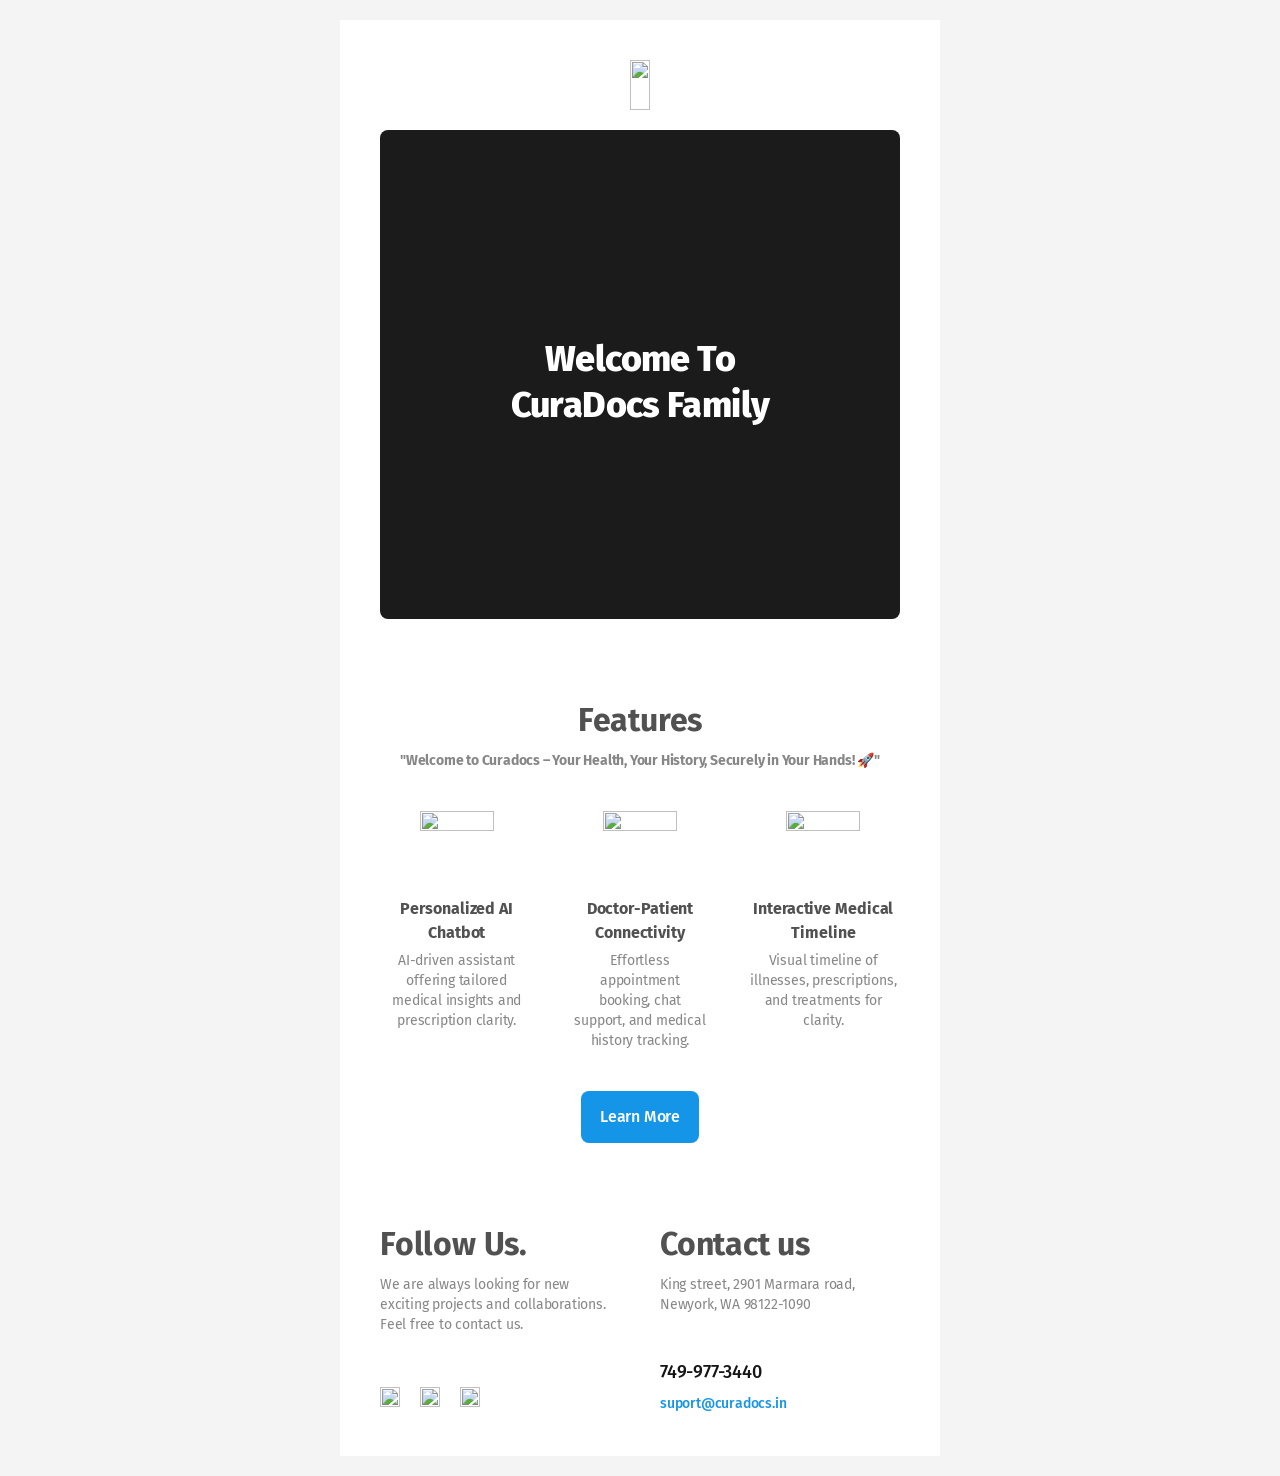
==== authentication/templates/index.html @ a43bb0e8 "added sending mail during signup and mixed minor typo error" ====
<!DOCTYPE html>
<html xmlns:v="urn:schemas-microsoft-com:vml" xmlns:o="urn:schemas-microsoft-com:office:office">

<head>
 <meta charset="UTF-8" />
 <meta http-equiv="Content-Type" content="text/html; charset=utf-8" />
 <!--[if !mso]><!-- -->
 <meta http-equiv="X-UA-Compatible" content="IE=edge" />
 <!--<![endif]-->
 <meta name="viewport" content="width=device-width, initial-scale=1.0" />
 <meta name="format-detection" content="telephone=no, date=no, address=no, email=no" />
 <meta name="x-apple-disable-message-reformatting" />
 <link href="https://fonts.googleapis.com/css?family=Fira+Sans:ital,wght@0,400;0,400;0,500;0,700;0,800" rel="stylesheet" />
 <title>Untitled</title>
 <!-- Made with Postcards Email Builder by Designmodo -->
 <!--[if !mso]><!-- -->
 <style>
 @font-face { font-family: 'Fira Sans'; font-style: normal; font-weight: 400; src: local('Fira Sans Regular'), local('FiraSans-Regular'), url(https://fonts.gstatic.com/s/firasans/v10/va9E4kDNxMZdWfMOD5VvmojLazX3dGTP.woff2) format('woff2'); unicode-range: U+0460-052F, U+1C80-1C88, U+20B4, U+2DE0-2DFF, U+A640-A69F, U+FE2E-FE2F; }
         @font-face { font-family: 'Fira Sans'; font-style: normal; font-weight: 400; src: local('Fira Sans Regular'), local('FiraSans-Regular'), url(https://fonts.gstatic.com/s/firasans/v10/va9E4kDNxMZdWfMOD5Vvk4jLazX3dGTP.woff2) format('woff2'); unicode-range: U+0400-045F, U+0490-0491, U+04B0-04B1, U+2116; }
         @font-face { font-family: 'Fira Sans'; font-style: normal; font-weight: 400; src: local('Fira Sans Regular'), local('FiraSans-Regular'), url(https://fonts.gstatic.com/s/firasans/v10/va9E4kDNxMZdWfMOD5VvmYjLazX3dGTP.woff2) format('woff2'); unicode-range: U+0100-024F, U+0259, U+1E00-1EFF, U+2020, U+20A0-20AB, U+20AD-20CF, U+2113, U+2C60-2C7F, U+A720-A7FF; }
         @font-face { font-family: 'Fira Sans'; font-style: normal; font-weight: 400; src: local('Fira Sans Regular'), local('FiraSans-Regular'), url(https://fonts.gstatic.com/s/firasans/v10/va9E4kDNxMZdWfMOD5Vvl4jLazX3dA.woff2) format('woff2'); unicode-range: U+0000-00FF, U+0131, U+0152-0153, U+02BB-02BC, U+02C6, U+02DA, U+02DC, U+2000-206F, U+2074, U+20AC, U+2122, U+2191, U+2193, U+2212, U+2215, U+FEFF, U+FFFD; }
                         @font-face { font-family: 'Fira Sans'; font-style: normal; font-weight: 500; src: local('Fira Sans Medium'), local('FiraSans-Medium'), url(https://fonts.gstatic.com/s/firasans/v10/va9B4kDNxMZdWfMOD5VnZKveSxf6Xl7Gl3LX.woff2) format('woff2'); unicode-range: U+0460-052F, U+1C80-1C88, U+20B4, U+2DE0-2DFF, U+A640-A69F, U+FE2E-FE2F; }
         @font-face { font-family: 'Fira Sans'; font-style: normal; font-weight: 500; src: local('Fira Sans Medium'), local('FiraSans-Medium'), url(https://fonts.gstatic.com/s/firasans/v10/va9B4kDNxMZdWfMOD5VnZKveQhf6Xl7Gl3LX.woff2) format('woff2'); unicode-range: U+0400-045F, U+0490-0491, U+04B0-04B1, U+2116; }
         @font-face { font-family: 'Fira Sans'; font-style: normal; font-weight: 500; src: local('Fira Sans Medium'), local('FiraSans-Medium'), url(https://fonts.gstatic.com/s/firasans/v10/va9B4kDNxMZdWfMOD5VnZKveSBf6Xl7Gl3LX.woff2) format('woff2'); unicode-range: U+0100-024F, U+0259, U+1E00-1EFF, U+2020, U+20A0-20AB, U+20AD-20CF, U+2113, U+2C60-2C7F, U+A720-A7FF; }
         @font-face { font-family: 'Fira Sans'; font-style: normal; font-weight: 500; src: local('Fira Sans Medium'), local('FiraSans-Medium'), url(https://fonts.gstatic.com/s/firasans/v10/va9B4kDNxMZdWfMOD5VnZKveRhf6Xl7Glw.woff2) format('woff2'); unicode-range: U+0000-00FF, U+0131, U+0152-0153, U+02BB-02BC, U+02C6, U+02DA, U+02DC, U+2000-206F, U+2074, U+20AC, U+2122, U+2191, U+2193, U+2212, U+2215, U+FEFF, U+FFFD; }
                         @font-face { font-family: 'Fira Sans'; font-style: normal; font-weight: 700; src: local('Fira Sans Bold'), local('FiraSans-Bold'), url(https://fonts.gstatic.com/s/firasans/v10/va9B4kDNxMZdWfMOD5VnLK3eSxf6Xl7Gl3LX.woff2) format('woff2'); unicode-range: U+0460-052F, U+1C80-1C88, U+20B4, U+2DE0-2DFF, U+A640-A69F, U+FE2E-FE2F; }
         @font-face { font-family: 'Fira Sans'; font-style: normal; font-weight: 700; src: local('Fira Sans Bold'), local('FiraSans-Bold'), url(https://fonts.gstatic.com/s/firasans/v10/va9B4kDNxMZdWfMOD5VnLK3eQhf6Xl7Gl3LX.woff2) format('woff2'); unicode-range: U+0400-045F, U+0490-0491, U+04B0-04B1, U+2116; }
         @font-face { font-family: 'Fira Sans'; font-style: normal; font-weight: 700; src: local('Fira Sans Bold'), local('FiraSans-Bold'), url(https://fonts.gstatic.com/s/firasans/v10/va9B4kDNxMZdWfMOD5VnLK3eSBf6Xl7Gl3LX.woff2) format('woff2'); unicode-range: U+0100-024F, U+0259, U+1E00-1EFF, U+2020, U+20A0-20AB, U+20AD-20CF, U+2113, U+2C60-2C7F, U+A720-A7FF; }
         @font-face { font-family: 'Fira Sans'; font-style: normal; font-weight: 700; src: local('Fira Sans Bold'), local('FiraSans-Bold'), url(https://fonts.gstatic.com/s/firasans/v10/va9B4kDNxMZdWfMOD5VnLK3eRhf6Xl7Glw.woff2) format('woff2'); unicode-range: U+0000-00FF, U+0131, U+0152-0153, U+02BB-02BC, U+02C6, U+02DA, U+02DC, U+2000-206F, U+2074, U+20AC, U+2122, U+2191, U+2193, U+2212, U+2215, U+FEFF, U+FFFD; }
                         @font-face { font-family: 'Fira Sans'; font-style: normal; font-weight: 800; font-display: swap; src: local('Fira Sans ExtraBold'), local('FiraSans-ExtraBold'), url(https://fonts.gstatic.com/s/firasans/v10/va9B4kDNxMZdWfMOD5VnMK7eSxf6Xl7Gl3LX.woff2) format('woff2'); unicode-range: U+0460-052F, U+1C80-1C88, U+20B4, U+2DE0-2DFF, U+A640-A69F, U+FE2E-FE2F; }
         @font-face { font-family: 'Fira Sans'; font-style: normal; font-weight: 800; font-display: swap; src: local('Fira Sans ExtraBold'), local('FiraSans-ExtraBold'), url(https://fonts.gstatic.com/s/firasans/v10/va9B4kDNxMZdWfMOD5VnMK7eQhf6Xl7Gl3LX.woff2) format('woff2'); unicode-range: U+0400-045F, U+0490-0491, U+04B0-04B1, U+2116; }
         @font-face { font-family: 'Fira Sans'; font-style: normal; font-weight: 800; font-display: swap; src: local('Fira Sans ExtraBold'), local('FiraSans-ExtraBold'), url(https://fonts.gstatic.com/s/firasans/v10/va9B4kDNxMZdWfMOD5VnMK7eSBf6Xl7Gl3LX.woff2) format('woff2'); unicode-range: U+0100-024F, U+0259, U+1E00-1EFF, U+2020, U+20A0-20AB, U+20AD-20CF, U+2113, U+2C60-2C7F, U+A720-A7FF; }
         @font-face { font-family: 'Fira Sans'; font-style: normal; font-weight: 800; font-display: swap; src: local('Fira Sans ExtraBold'), local('FiraSans-ExtraBold'), url(https://fonts.gstatic.com/s/firasans/v10/va9B4kDNxMZdWfMOD5VnMK7eRhf6Xl7Glw.woff2) format('woff2'); unicode-range: U+0000-00FF, U+0131, U+0152-0153, U+02BB-02BC, U+02C6, U+02DA, U+02DC, U+2000-206F, U+2074, U+20AC, U+2122, U+2191, U+2193, U+2212, U+2215, U+FEFF, U+FFFD; }
 </style>
 <!--<![endif]-->
 <style>
 html, body { margin: 0 !important; padding: 0 !important; min-height: 100% !important; width: 100% !important; -webkit-font-smoothing: antialiased; }
         * { -ms-text-size-adjust: 100%; }
         #outlook a { padding: 0; }
         .ReadMsgBody, .ExternalClass { width: 100%; }
         .ExternalClass, .ExternalClass p, .ExternalClass td, .ExternalClass div, .ExternalClass span, .ExternalClass font { line-height: 100%; }
         table, td, th { mso-table-lspace: 0 !important; mso-table-rspace: 0 !important; border-collapse: collapse; }
         u + .body table, u + .body td, u + .body th { will-change: transform; }
         body, td, th, p, div, li, a, span { -webkit-text-size-adjust: 100%; -ms-text-size-adjust: 100%; mso-line-height-rule: exactly; }
         img { border: 0; outline: 0; line-height: 100%; text-decoration: none; -ms-interpolation-mode: bicubic; }
         a[x-apple-data-detectors] { color: inherit !important; text-decoration: none !important; }
         .body .pc-project-body { background-color: transparent !important; }
                 
 
         @media (min-width: 621px) {
             .pc-lg-hide {  display: none; } 
             .pc-lg-bg-img-hide { background-image: none !important; }
         }
 </style>
 <style>
 @media (max-width: 620px) {
 .pc-project-body {min-width: 0px !important;}
 .pc-project-container {width: 100% !important;}
 .pc-sm-hide, .pc-w620-gridCollapsed-1 > tbody > tr > .pc-sm-hide {display: none !important;}
 .pc-sm-bg-img-hide {background-image: none !important;}
 .pc-w620-padding-146-39-141-39 {padding: 146px 39px 141px 39px !important;}
 .pc-w620-padding-35-35-35-35 {padding: 35px 35px 35px 35px !important;}
 
 .pc-w620-width-fill {width: 100% !important;}
 .pc-w620-itemsSpacings-0-30 {padding-left: 0px !important;padding-right: 0px !important;padding-top: 15px !important;padding-bottom: 15px !important;}
 .pc-w620-itemsSpacings-0-40 {padding-left: 0px !important;padding-right: 0px !important;padding-top: 20px !important;padding-bottom: 20px !important;}
 table.pc-w620-spacing-0-0-22-0 {margin: 0px 0px 22px 0px !important;}
 td.pc-w620-spacing-0-0-22-0,th.pc-w620-spacing-0-0-22-0{margin: 0 !important;padding: 0px 0px 22px 0px !important;}
 .pc-w620-itemsSpacings-10-0 {padding-left: 5px !important;padding-right: 5px !important;padding-top: 0px !important;padding-bottom: 0px !important;}
 table.pc-w620-spacing-0-0-25-0 {margin: 0px 0px 25px 0px !important;}
 td.pc-w620-spacing-0-0-25-0,th.pc-w620-spacing-0-0-25-0{margin: 0 !important;padding: 0px 0px 25px 0px !important;}
 
 .pc-w620-gridCollapsed-1 > tbody,.pc-w620-gridCollapsed-1 > tbody > tr,.pc-w620-gridCollapsed-1 > tr {display: inline-block !important;}
 .pc-w620-gridCollapsed-1.pc-width-fill > tbody,.pc-w620-gridCollapsed-1.pc-width-fill > tbody > tr,.pc-w620-gridCollapsed-1.pc-width-fill > tr {width: 100% !important;}
 .pc-w620-gridCollapsed-1.pc-w620-width-fill > tbody,.pc-w620-gridCollapsed-1.pc-w620-width-fill > tbody > tr,.pc-w620-gridCollapsed-1.pc-w620-width-fill > tr {width: 100% !important;}
 .pc-w620-gridCollapsed-1 > tbody > tr > td,.pc-w620-gridCollapsed-1 > tr > td {display: block !important;width: auto !important;padding-left: 0 !important;padding-right: 0 !important;margin-left: 0 !important;}
 .pc-w620-gridCollapsed-1.pc-width-fill > tbody > tr > td,.pc-w620-gridCollapsed-1.pc-width-fill > tr > td {width: 100% !important;}
 .pc-w620-gridCollapsed-1.pc-w620-width-fill > tbody > tr > td,.pc-w620-gridCollapsed-1.pc-w620-width-fill > tr > td {width: 100% !important;}
 .pc-w620-gridCollapsed-1 > tbody > .pc-grid-tr-first > .pc-grid-td-first,.pc-w620-gridCollapsed-1 > .pc-grid-tr-first > .pc-grid-td-first {padding-top: 0 !important;}
 .pc-w620-gridCollapsed-1 > tbody > .pc-grid-tr-last > .pc-grid-td-last,.pc-w620-gridCollapsed-1 > .pc-grid-tr-last > .pc-grid-td-last {padding-bottom: 0 !important;}
 
 .pc-w620-gridCollapsed-0 > tbody > .pc-grid-tr-first > td,.pc-w620-gridCollapsed-0 > .pc-grid-tr-first > td {padding-top: 0 !important;}
 .pc-w620-gridCollapsed-0 > tbody > .pc-grid-tr-last > td,.pc-w620-gridCollapsed-0 > .pc-grid-tr-last > td {padding-bottom: 0 !important;}
 .pc-w620-gridCollapsed-0 > tbody > tr > .pc-grid-td-first,.pc-w620-gridCollapsed-0 > tr > .pc-grid-td-first {padding-left: 0 !important;}
 .pc-w620-gridCollapsed-0 > tbody > tr > .pc-grid-td-last,.pc-w620-gridCollapsed-0 > tr > .pc-grid-td-last {padding-right: 0 !important;}
 
 .pc-w620-tableCollapsed-1 > tbody,.pc-w620-tableCollapsed-1 > tbody > tr,.pc-w620-tableCollapsed-1 > tr {display: block !important;}
 .pc-w620-tableCollapsed-1.pc-width-fill > tbody,.pc-w620-tableCollapsed-1.pc-width-fill > tbody > tr,.pc-w620-tableCollapsed-1.pc-width-fill > tr {width: 100% !important;}
 .pc-w620-tableCollapsed-1.pc-w620-width-fill > tbody,.pc-w620-tableCollapsed-1.pc-w620-width-fill > tbody > tr,.pc-w620-tableCollapsed-1.pc-w620-width-fill > tr {width: 100% !important;}
 .pc-w620-tableCollapsed-1 > tbody > tr > td,.pc-w620-tableCollapsed-1 > tr > td {display: block !important;width: auto !important;}
 .pc-w620-tableCollapsed-1.pc-width-fill > tbody > tr > td,.pc-w620-tableCollapsed-1.pc-width-fill > tr > td {width: 100% !important;box-sizing: border-box !important;}
 .pc-w620-tableCollapsed-1.pc-w620-width-fill > tbody > tr > td,.pc-w620-tableCollapsed-1.pc-w620-width-fill > tr > td {width: 100% !important;box-sizing: border-box !important;}
 }
 @media (max-width: 520px) {
 .pc-w520-padding-106-34-101-34 {padding: 106px 34px 101px 34px !important;}
 .pc-w520-padding-30-30-30-30 {padding: 30px 30px 30px 30px !important;}
 }
 </style>
 <!--[if !mso]><!-- -->
 <style>
 @font-face { font-family: 'Fira Sans'; font-style: normal; font-weight: 400; src: url('https://fonts.gstatic.com/s/firasans/v17/va9E4kDNxMZdWfMOD5VvmYjN.woff') format('woff'), url('https://fonts.gstatic.com/s/firasans/v17/va9E4kDNxMZdWfMOD5VvmYjL.woff2') format('woff2'); } @font-face { font-family: 'Fira Sans'; font-style: normal; font-weight: 500; src: url('https://fonts.gstatic.com/s/firasans/v17/va9B4kDNxMZdWfMOD5VnZKveSBf8.woff') format('woff'), url('https://fonts.gstatic.com/s/firasans/v17/va9B4kDNxMZdWfMOD5VnZKveSBf6.woff2') format('woff2'); } @font-face { font-family: 'Fira Sans'; font-style: normal; font-weight: 800; src: url('https://fonts.gstatic.com/s/firasans/v17/va9B4kDNxMZdWfMOD5VnMK7eSBf8.woff') format('woff'), url('https://fonts.gstatic.com/s/firasans/v17/va9B4kDNxMZdWfMOD5VnMK7eSBf6.woff2') format('woff2'); } @font-face { font-family: 'Fira Sans'; font-style: normal; font-weight: 700; src: url('https://fonts.gstatic.com/s/firasans/v17/va9B4kDNxMZdWfMOD5VnLK3eSBf8.woff') format('woff'), url('https://fonts.gstatic.com/s/firasans/v17/va9B4kDNxMZdWfMOD5VnLK3eSBf6.woff2') format('woff2'); }
 </style>
 <!--<![endif]-->
 <!--[if mso]>
    <style type="text/css">
        .pc-font-alt {
            font-family: Arial, Helvetica, sans-serif !important;
        }
    </style>
    <![endif]-->
 <!--[if gte mso 9]>
    <xml>
        <o:OfficeDocumentSettings>
            <o:AllowPNG/>
            <o:PixelsPerInch>96</o:PixelsPerInch>
        </o:OfficeDocumentSettings>
    </xml>
    <![endif]-->
</head>

<body class="body pc-font-alt" style="width: 100% !important; min-height: 100% !important; margin: 0 !important; padding: 0 !important; font-weight: normal; color: #2D3A41; mso-line-height-rule: exactly; -webkit-font-smoothing: antialiased; -webkit-text-size-adjust: 100%; -ms-text-size-adjust: 100%; font-variant-ligatures: normal; text-rendering: optimizeLegibility; -moz-osx-font-smoothing: grayscale; background-color: #f4f4f4;" bgcolor="#f4f4f4">
 <table class="pc-project-body" style="table-layout: fixed; width: 100%; min-width: 600px; background-color: #f4f4f4;" bgcolor="#f4f4f4" border="0" cellspacing="0" cellpadding="0" role="presentation">
  <tr>
   <td align="center" valign="top" style="width:auto;">
    <table class="pc-project-container" align="center" style="width: 600px; max-width: 600px;" border="0" cellpadding="0" cellspacing="0" role="presentation">
     <tr>
      <td style="padding: 20px 0px 20px 0px;" align="left" valign="top">
       <table border="0" cellpadding="0" cellspacing="0" role="presentation" width="100%">
        <tr>
         <td valign="top">
          <table width="100%" border="0" cellspacing="0" cellpadding="0" role="presentation">
           <tr>
            <td valign="top" class="pc-w520-padding-30-30-30-30 pc-w620-padding-35-35-35-35" style="padding: 40px 40px 40px 40px; height: unset; background-color: #ffffff;" bgcolor="#ffffff">
             <table width="100%" border="0" cellpadding="0" cellspacing="0" role="presentation">
              <tr>
               <td align="center" valign="top" style="padding: 0px 0px 20px 0px;">
                <a class="pc-font-alt" href="https://postcards.email/" target="_blank" style="text-decoration: none; display: inline-block; vertical-align: top;">
                 <img src="https://cloudfilesdm.com/postcards/image-1742721792723.jpg" width="129" height="50" alt="" style="display: block; outline: 0; line-height: 100%; -ms-interpolation-mode: bicubic; height: 50px; max-height: 100%; width: auto; border: 0;" />
                </a>
               </td>
              </tr>
             </table>
             <table class="pc-width-fill pc-w620-gridCollapsed-0" width="100%" border="0" cellpadding="0" cellspacing="0" role="presentation">
              <tr class="pc-grid-tr-first pc-grid-tr-last">
               <td class="pc-grid-td-first pc-grid-td-last" align="center" valign="top" style="padding-top: 0px; padding-right: 0px; padding-bottom: 0px; padding-left: 0px;">
                <table style="width: 100%;" border="0" cellpadding="0" cellspacing="0" role="presentation">
                 <tr>
                  <!--[if !gte mso 9]><!-- -->
                  <td class="pc-w520-padding-106-34-101-34 pc-w620-padding-146-39-141-39" align="center" valign="middle" background="https://cloudfilesdm.com/postcards/image-1742722264798.jpg" style="padding: 186px 44px 181px 44px; background-image: url('https://cloudfilesdm.com/postcards/image-1742722264798.jpg'); background-size: cover; background-position: 50% 0; background-repeat: no-repeat; background-color: #1b1b1b; border-radius: 8px;">
                   <!--<![endif]-->
                   <!--[if gte mso 9]>
                <td class="pc-w520-padding-106-34-101-34 pc-w620-padding-146-39-141-39" align="center" valign="middle" background="https://cloudfilesdm.com/postcards/image-1742722264798.jpg" style="background-image: url('https://cloudfilesdm.com/postcards/image-1742722264798.jpg'); background-size: cover; background-position: 50% 0; background-repeat: no-repeat; background-color: #1b1b1b; border-radius: 8px;">
            <![endif]-->
                   <!--[if gte mso 9]>
                <v:rect xmlns:v="urn:schemas-microsoft-com:vml" fill="true" stroke="false" style="width: 520px;">
                    <v:fill src="https://cloudfilesdm.com/postcards/image-1742722264798.jpg" color="#1b1b1b" type="frame" size="1,1" aspect="atleast" origin="-0.5,-0.5" position="-0.5,-0.5"/>
                    <v:textbox style="mso-fit-shape-to-text: true;" inset="0,0,0,0">
                        <div style="font-size: 0; line-height: 0;">
                            <table width="100%" border="0" cellpadding="0" cellspacing="0" role="presentation" align="center">
                                <tr>
                                    <td style="font-size: 14px; line-height: 1.5;" valign="top">
                                        <p style="margin:0;mso-hide:all"><o:p xmlns:o="urn:schemas-microsoft-com:office:office">&nbsp;</o:p></p>
                                        <table width="100%" border="0" cellspacing="0" cellpadding="0" role="presentation">
                                            <tr>
                                                <td colspan="3" height="186" style="line-height: 1px; font-size: 1px;">&nbsp;</td>
                                            </tr>
                                            <tr>
                                                <td width="44" valign="top" style="line-height: 1px; font-size: 1px;">&nbsp;</td>
                                                <td valign="top" align="left">
                <![endif]-->
                   <table align="center" width="100%" border="0" cellpadding="0" cellspacing="0" role="presentation">
                    <tr>
                     <td align="center" valign="top">
                      <table align="center" border="0" cellpadding="0" cellspacing="0" role="presentation">
                       <tr>
                        <td valign="top" style="padding: 20px 0px 10px 0px;">
                         <table border="0" cellpadding="0" cellspacing="0" role="presentation" width="100%">
                          <tr>
                           <td valign="top" align="center">
                            <div class="pc-font-alt" style="text-decoration: none;">
                             <div style="font-size: 36px;mso-line-height-alt:100%;line-height: 46px;text-align:center;text-align-last:center;color:#ffffff;letter-spacing:-0.6px;font-weight:800;font-style:normal;">
                              <div><span style="font-family: 'Fira Sans', Arial, Helvetica, sans-serif;">Welcome To </span>
                              </div>
                              <div><span style="font-family: 'Fira Sans', Arial, Helvetica, sans-serif;">CuraDocs Family</span>
                              </div>
                             </div>
                            </div>
                           </td>
                          </tr>
                         </table>
                        </td>
                       </tr>
                      </table>
                     </td>
                    </tr>
                   </table>
                   <!--[if gte mso 9]>
                                                </td>
                                                <td width="44" style="line-height: 1px; font-size: 1px;" valign="top">&nbsp;</td>
                                            </tr>
                                            <tr>
                                                <td colspan="3" height="181" style="line-height: 1px; font-size: 1px;">&nbsp;</td>
                                            </tr>
                                        </table>
                                    </td>
                                </tr>
                            </table>
                        </div>
                        <p style="margin:0;mso-hide:all"><o:p xmlns:o="urn:schemas-microsoft-com:office:office">&nbsp;</o:p></p>
                    </v:textbox>
                </v:rect>
                <![endif]-->
                  </td>
                 </tr>
                </table>
               </td>
              </tr>
             </table>
            </td>
           </tr>
          </table>
         </td>
        </tr>
        <tr>
         <td valign="top">
          <table width="100%" border="0" cellspacing="0" cellpadding="0" role="presentation">
           <tr>
            <td valign="top" class="pc-w520-padding-30-30-30-30 pc-w620-padding-35-35-35-35" style="padding: 40px 40px 40px 40px; height: unset; background-color: #ffffff;" bgcolor="#ffffff">
             <table width="100%" border="0" cellpadding="0" cellspacing="0" role="presentation">
              <tr>
               <td align="center" valign="top" style="padding: 0px 0px 10px 0px;">
                <table border="0" cellpadding="0" cellspacing="0" role="presentation" width="100%" style="margin-right: auto; margin-left: auto;">
                 <tr>
                  <td valign="top" align="center">
                   <div class="pc-font-alt" style="text-decoration: none;">
                    <div style="font-size: 32px;mso-line-height-alt:100%;line-height: 42px;text-align:center;text-align-last:center;color:#515151;letter-spacing:-0.2px;font-weight:700;font-style:normal;">
                     <div><span style="font-family: 'Fira Sans', Arial, Helvetica, sans-serif;">Features</span>
                     </div>
                    </div>
                   </div>
                  </td>
                 </tr>
                </table>
               </td>
              </tr>
             </table>
             <table width="100%" border="0" cellpadding="0" cellspacing="0" role="presentation">
              <tr>
               <td align="center" valign="top" style="padding: 0px 0px 40px 0px;">
                <table border="0" cellpadding="0" cellspacing="0" role="presentation" width="100%" style="margin-right: auto; margin-left: auto;">
                 <tr>
                  <td valign="top" align="center">
                   <div class="pc-font-alt" style="text-decoration: none;">
                    <div style="font-size: 14px;mso-line-height-alt:100%;line-height: 20px;text-align:center;text-align-last:center;color:#878787;font-style:normal;font-weight:700;letter-spacing:-0.2px;">
                     <div><span style="font-family: 'Fira Sans', Arial, Helvetica, sans-serif;">"Welcome to Curadocs – Your Health, Your History, Securely in Your Hands! 🚀"</span>
                     </div>
                    </div>
                   </div>
                  </td>
                 </tr>
                </table>
               </td>
              </tr>
             </table>
             <table class="pc-w620-width-fill" width="100%" border="0" cellpadding="0" cellspacing="0" role="presentation">
              <tr>
               <td align="center" style="padding: 0px 0px 40px 0px;">
                <table class="pc-w620-width-fill" align="center" border="0" cellpadding="0" cellspacing="0" role="presentation">
                 <tr>
                  <td valign="top">
                   <table class="pc-width-hug pc-w620-gridCollapsed-1 pc-w620-width-fill" align="center" border="0" cellpadding="0" cellspacing="0" role="presentation">
                    <tr class="pc-grid-tr-first pc-grid-tr-last">
                     <td class="pc-grid-td-first pc-w620-itemsSpacings-0-30" valign="top" style="width: 33.33%; padding-top: 0px; padding-right: 20px; padding-bottom: 0px; padding-left: 0px;">
                      <table style="width: 100%;" border="0" cellpadding="0" cellspacing="0" role="presentation">
                       <tr>
                        <td align="center" valign="top">
                         <table align="center" width="100%" border="0" cellpadding="0" cellspacing="0" role="presentation">
                          <tr>
                           <td align="center" valign="top" style="line-height: 1;">
                            <table width="100%" border="0" cellpadding="0" cellspacing="0" role="presentation">
                             <tr>
                              <td align="center" valign="top" style="padding: 0px 0px 12px 0px;">
                               <img src="https://cloudfilesdm.com/postcards/image-1742724583377.jpg" width="74" height="74" alt="" style="display: block; outline: 0; line-height: 100%; -ms-interpolation-mode: bicubic; width: 74px; height: auto; max-width: 100%; border: 0;" />
                              </td>
                             </tr>
                            </table>
                           </td>
                          </tr>
                          <tr>
                           <td align="center" valign="top" style="line-height: 1;">
                            <table align="center" border="0" cellpadding="0" cellspacing="0" role="presentation">
                             <tr>
                              <td valign="top" style="padding: 0px 0px 6px 0px;">
                               <table border="0" cellpadding="0" cellspacing="0" role="presentation" width="100%">
                                <tr>
                                 <td valign="top" align="center">
                                  <div class="pc-font-alt" style="text-decoration: none;">
                                   <div style="font-size: 16px;mso-line-height-alt:100%;line-height: 24px;text-align:center;text-align-last:center;color:#515151;font-style:normal;font-weight:700;letter-spacing:-0.1px;">
                                    <div><span style="font-family: 'Fira Sans', Arial, Helvetica, sans-serif;">Personalized AI Chatbot</span>
                                    </div>
                                   </div>
                                  </div>
                                 </td>
                                </tr>
                               </table>
                              </td>
                             </tr>
                            </table>
                           </td>
                          </tr>
                          <tr>
                           <td align="center" valign="top" style="line-height: 1;">
                            <table border="0" cellpadding="0" cellspacing="0" role="presentation" align="center">
                             <tr>
                              <td valign="top" align="center">
                               <div class="pc-font-alt" style="text-decoration: none;">
                                <div style="font-size: 14px;mso-line-height-alt:100%;line-height: 20px;text-align:center;text-align-last:center;color:#878787;font-style:normal;font-weight:400;letter-spacing:-0.2px;">
                                 <div><span style="font-family: 'Fira Sans', Arial, Helvetica, sans-serif;">AI-driven assistant offering tailored medical insights and prescription clarity.</span>
                                 </div>
                                </div>
                               </div>
                              </td>
                             </tr>
                            </table>
                           </td>
                          </tr>
                         </table>
                        </td>
                       </tr>
                      </table>
                     </td>
                     <td class="pc-w620-itemsSpacings-0-30" valign="top" style="width: 33.33%; padding-top: 0px; padding-right: 20px; padding-bottom: 0px; padding-left: 20px;">
                      <table style="width: 100%;" border="0" cellpadding="0" cellspacing="0" role="presentation">
                       <tr>
                        <td align="center" valign="top">
                         <table align="center" width="100%" border="0" cellpadding="0" cellspacing="0" role="presentation">
                          <tr>
                           <td align="center" valign="top" style="line-height: 1;">
                            <table width="100%" border="0" cellpadding="0" cellspacing="0" role="presentation">
                             <tr>
                              <td align="center" valign="top" style="padding: 0px 0px 12px 0px;">
                               <img src="https://cloudfilesdm.com/postcards/image-1742724691684.jpg" width="74" height="74" alt="" style="display: block; outline: 0; line-height: 100%; -ms-interpolation-mode: bicubic; width: 74px; height: auto; max-width: 100%; border: 0;" />
                              </td>
                             </tr>
                            </table>
                           </td>
                          </tr>
                          <tr>
                           <td align="center" valign="top" style="line-height: 1;">
                            <table align="center" border="0" cellpadding="0" cellspacing="0" role="presentation">
                             <tr>
                              <td valign="top" style="padding: 0px 0px 6px 0px;">
                               <table border="0" cellpadding="0" cellspacing="0" role="presentation" width="100%">
                                <tr>
                                 <td valign="top" align="center">
                                  <div class="pc-font-alt" style="text-decoration: none;">
                                   <div style="font-size: 16px;mso-line-height-alt:100%;line-height: 24px;text-align:center;text-align-last:center;color:#515151;font-style:normal;font-weight:700;letter-spacing:-0.1px;">
                                    <div><span style="font-family: 'Fira Sans', Arial, Helvetica, sans-serif;">Doctor-Patient Connectivity</span>
                                    </div>
                                   </div>
                                  </div>
                                 </td>
                                </tr>
                               </table>
                              </td>
                             </tr>
                            </table>
                           </td>
                          </tr>
                          <tr>
                           <td align="center" valign="top" style="line-height: 1;">
                            <table border="0" cellpadding="0" cellspacing="0" role="presentation" align="center">
                             <tr>
                              <td valign="top" align="center">
                               <div class="pc-font-alt" style="text-decoration: none;">
                                <div style="font-size: 14px;mso-line-height-alt:100%;line-height: 20px;text-align:center;text-align-last:center;color:#878787;font-style:normal;font-weight:400;letter-spacing:-0.2px;">
                                 <div><span style="font-family: 'Fira Sans', Arial, Helvetica, sans-serif;">Effortless appointment booking, chat support, and medical history tracking.</span>
                                 </div>
                                </div>
                               </div>
                              </td>
                             </tr>
                            </table>
                           </td>
                          </tr>
                         </table>
                        </td>
                       </tr>
                      </table>
                     </td>
                     <td class="pc-grid-td-last pc-w620-itemsSpacings-0-30" valign="top" style="width: 33.33%; padding-top: 0px; padding-right: 0px; padding-bottom: 0px; padding-left: 20px;">
                      <table style="width: 100%;" border="0" cellpadding="0" cellspacing="0" role="presentation">
                       <tr>
                        <td align="center" valign="top">
                         <table align="center" width="100%" border="0" cellpadding="0" cellspacing="0" role="presentation">
                          <tr>
                           <td align="center" valign="top" style="line-height: 1;">
                            <table width="100%" border="0" cellpadding="0" cellspacing="0" role="presentation">
                             <tr>
                              <td align="center" valign="top" style="padding: 0px 0px 12px 0px;">
                               <img src="https://cloudfilesdm.com/postcards/feature-5-image-3.jpg" width="74" height="74" alt="" style="display: block; outline: 0; line-height: 100%; -ms-interpolation-mode: bicubic; width: 74px; height: auto; max-width: 100%; border: 0;" />
                              </td>
                             </tr>
                            </table>
                           </td>
                          </tr>
                          <tr>
                           <td align="center" valign="top" style="line-height: 1;">
                            <table align="center" border="0" cellpadding="0" cellspacing="0" role="presentation">
                             <tr>
                              <td valign="top" style="padding: 0px 0px 6px 0px;">
                               <table border="0" cellpadding="0" cellspacing="0" role="presentation" width="100%">
                                <tr>
                                 <td valign="top" align="center">
                                  <div class="pc-font-alt" style="text-decoration: none;">
                                   <div style="font-size: 16px;mso-line-height-alt:100%;line-height: 24px;text-align:center;text-align-last:center;color:#515151;font-style:normal;font-weight:700;letter-spacing:-0.1px;">
                                    <div><span style="font-family: 'Fira Sans', Arial, Helvetica, sans-serif;">Interactive Medical Timeline</span>
                                    </div>
                                   </div>
                                  </div>
                                 </td>
                                </tr>
                               </table>
                              </td>
                             </tr>
                            </table>
                           </td>
                          </tr>
                          <tr>
                           <td align="center" valign="top" style="line-height: 1;">
                            <table border="0" cellpadding="0" cellspacing="0" role="presentation" align="center">
                             <tr>
                              <td valign="top" align="center">
                               <div class="pc-font-alt" style="text-decoration: none;">
                                <div style="font-size: 14px;mso-line-height-alt:100%;line-height: 20px;text-align:center;text-align-last:center;color:#878787;font-style:normal;font-weight:400;letter-spacing:-0.2px;">
                                 <div><span style="font-family: 'Fira Sans', Arial, Helvetica, sans-serif;">Visual timeline of illnesses, prescriptions, and treatments for clarity.</span>
                                 </div>
                                </div>
                               </div>
                              </td>
                             </tr>
                            </table>
                           </td>
                          </tr>
                         </table>
                        </td>
                       </tr>
                      </table>
                     </td>
                    </tr>
                   </table>
                  </td>
                 </tr>
                </table>
               </td>
              </tr>
             </table>
             <table width="100%" border="0" cellpadding="0" cellspacing="0" role="presentation">
              <tr>
               <th valign="top" align="center" style="text-align: center; font-weight: normal; line-height: 1;">
                <!--[if mso]>
        <table border="0" cellpadding="0" cellspacing="0" role="presentation" align="center" style="border-collapse: separate; border-spacing: 0; margin-right: auto; margin-left: auto;">
            <tr>
                <td valign="middle" align="center" style="border-radius: 8px; background-color: #1495e7; text-align:center; color: #ffffff; padding: 14px 19px 14px 19px; mso-padding-left-alt: 0; margin-left:19px;" bgcolor="#1495e7">
                                    <a class="pc-font-alt" style="display: inline-block; text-decoration: none; font-family: 'Fira Sans', Arial, Helvetica, sans-serif; font-weight: 500; font-size: 16px; line-height: 24px; letter-spacing: -0.2px; text-align: center; color: #ffffff;" href="curadocs.in" target="_blank">Learn More</a>
                                </td>
            </tr>
        </table>
        <![endif]-->
                <!--[if !mso]><!-- -->
                <a style="display: inline-block; box-sizing: border-box; border-radius: 8px; background-color: #1495e7; padding: 14px 19px 14px 19px; font-family: 'Fira Sans', Arial, Helvetica, sans-serif; font-weight: 500; font-size: 16px; line-height: 24px; letter-spacing: -0.2px; color: #ffffff; vertical-align: top; text-align: center; text-align-last: center; text-decoration: none; -webkit-text-size-adjust: none;" href="curadocs.in" target="_blank">Learn More</a>
                <!--<![endif]-->
               </th>
              </tr>
             </table>
            </td>
           </tr>
          </table>
         </td>
        </tr>
        <tr>
         <td valign="top">
          <table width="100%" border="0" cellspacing="0" cellpadding="0" role="presentation">
           <tr>
            <td valign="top" class="pc-w520-padding-30-30-30-30 pc-w620-padding-35-35-35-35" style="padding: 40px 40px 40px 40px; height: unset; background-color: #ffffff;" bgcolor="#ffffff">
             <table class="pc-width-fill pc-w620-gridCollapsed-1" width="100%" border="0" cellpadding="0" cellspacing="0" role="presentation">
              <tr class="pc-grid-tr-first pc-grid-tr-last">
               <td class="pc-grid-td-first pc-w620-itemsSpacings-0-40" align="left" valign="top" style="width: 50%; padding-top: 0px; padding-right: 20px; padding-bottom: 0px; padding-left: 0px;">
                <table style="width: 100%;" border="0" cellpadding="0" cellspacing="0" role="presentation">
                 <tr>
                  <td align="left" valign="top">
                   <table align="left" width="100%" border="0" cellpadding="0" cellspacing="0" role="presentation">
                    <tr>
                     <td align="left" valign="top">
                      <table align="left" border="0" cellpadding="0" cellspacing="0" role="presentation">
                       <tr>
                        <td valign="top" style="padding: 0px 0px 10px 0px;">
                         <table border="0" cellpadding="0" cellspacing="0" role="presentation" width="100%">
                          <tr>
                           <td valign="top">
                            <div class="pc-font-alt" style="line-height: 42px; letter-spacing: -0.2px; font-family: 'Fira Sans', Arial, Helvetica, sans-serif; font-size: 32px; font-weight: bold; color: #515151;">
                             Follow Us.</div>
                           </td>
                          </tr>
                         </table>
                        </td>
                       </tr>
                      </table>
                     </td>
                    </tr>
                    <tr>
                     <td align="left" valign="top">
                      <table align="left" border="0" cellpadding="0" cellspacing="0" role="presentation">
                       <tr>
                        <td class="pc-w620-spacing-0-0-22-0" valign="top" style="padding: 0px 0px 52px 0px;">
                         <table border="0" cellpadding="0" cellspacing="0" role="presentation" width="100%">
                          <tr>
                           <td valign="top">
                            <div class="pc-font-alt" style="line-height: 20px; letter-spacing: -0.2px; font-family: 'Fira Sans', Arial, Helvetica, sans-serif; font-size: 14px; font-weight: normal; color: #878787;">
                             We are always looking for new exciting projects and collaborations. Feel free to contact us.</div>
                           </td>
                          </tr>
                         </table>
                        </td>
                       </tr>
                      </table>
                     </td>
                    </tr>
                    <tr>
                     <td align="left" valign="top">
                      <table align="left" border="0" cellpadding="0" cellspacing="0" role="presentation">
                       <tr>
                        <td valign="top">
                         <table class="pc-width-hug pc-w620-gridCollapsed-0" align="left" border="0" cellpadding="0" cellspacing="0" role="presentation">
                          <tr class="pc-grid-tr-first pc-grid-tr-last">
                           <td class="pc-grid-td-first pc-w620-itemsSpacings-10-0" valign="middle" style="width: 16.67%; padding-top: 0px; padding-right: 10px; padding-bottom: 0px; padding-left: 0px;">
                            <a class="pc-font-alt" href="https://facebook.com/designmodo" target="_blank" style="text-decoration: none; display: inline-block; vertical-align: top;">
                             <img src="https://cloudfilesdm.com/postcards/d09524cd03695cc9e6b7ddb7018639e8.png" class="" width="20" height="20" style="display: block; border: 0; outline: 0; line-height: 100%; -ms-interpolation-mode: bicubic; width: 20px; height: 20px;" alt="" />
                            </a>
                           </td>
                           <td class="pc-w620-itemsSpacings-10-0" valign="middle" style="width: 16.67%; padding-top: 0px; padding-right: 10px; padding-bottom: 0px; padding-left: 10px;">
                            <a class="pc-font-alt" href="https://x.com/designmodo" target="_blank" style="text-decoration: none; display: inline-block; vertical-align: top;">
                             <img src="https://cloudfilesdm.com/postcards/4dff04aee748e4609888afb416076ed5.png" class="" width="20" height="20" style="display: block; border: 0; outline: 0; line-height: 100%; -ms-interpolation-mode: bicubic; width: 20px; height: 20px;" alt="" />
                            </a>
                           </td>
                           <td class="pc-grid-td-last pc-w620-itemsSpacings-10-0" valign="middle" style="width: 16.67%; padding-top: 0px; padding-right: 0px; padding-bottom: 0px; padding-left: 10px;">
                            <a class="pc-font-alt" href="https://www.instagram.com/designmodo/" target="_blank" style="text-decoration: none; display: inline-block; vertical-align: top;">
                             <img src="https://cloudfilesdm.com/postcards/31226d83b7ca4f0da461a767b175fa2e.png" class="" width="20" height="20" style="display: block; border: 0; outline: 0; line-height: 100%; -ms-interpolation-mode: bicubic; width: 20px; height: 20px;" alt="" />
                            </a>
                           </td>
                          </tr>
                         </table>
                        </td>
                       </tr>
                      </table>
                     </td>
                    </tr>
                   </table>
                  </td>
                 </tr>
                </table>
               </td>
               <td class="pc-grid-td-last pc-w620-itemsSpacings-0-40" align="left" valign="top" style="width: 50%; padding-top: 0px; padding-right: 0px; padding-bottom: 0px; padding-left: 20px;">
                <table style="width: 100%;" border="0" cellpadding="0" cellspacing="0" role="presentation">
                 <tr>
                  <td align="left" valign="top">
                   <table align="left" width="100%" border="0" cellpadding="0" cellspacing="0" role="presentation">
                    <tr>
                     <td align="left" valign="top">
                      <table align="left" border="0" cellpadding="0" cellspacing="0" role="presentation">
                       <tr>
                        <td valign="top" style="padding: 0px 0px 10px 0px;">
                         <table border="0" cellpadding="0" cellspacing="0" role="presentation" width="100%">
                          <tr>
                           <td valign="top">
                            <div class="pc-font-alt" style="line-height: 42px; letter-spacing: -0.2px; font-family: 'Fira Sans', Arial, Helvetica, sans-serif; font-size: 32px; font-weight: bold; color: #515151;">
                             Contact us</div>
                           </td>
                          </tr>
                         </table>
                        </td>
                       </tr>
                      </table>
                     </td>
                    </tr>
                    <tr>
                     <td align="left" valign="top">
                      <table align="left" border="0" cellpadding="0" cellspacing="0" role="presentation">
                       <tr>
                        <td class="pc-w620-spacing-0-0-25-0" valign="top" style="padding: 0px 0px 45px 0px;">
                         <table border="0" cellpadding="0" cellspacing="0" role="presentation" width="100%">
                          <tr>
                           <td valign="top">
                            <div class="pc-font-alt" style="line-height: 20px; letter-spacing: -0.2px; font-family: 'Fira Sans', Arial, Helvetica, sans-serif; font-size: 14px; font-weight: normal; color: #878787;">
                             King street, 2901 Marmara road, New&zwnj;york, WA 98122&zwnj;-1090</div>
                           </td>
                          </tr>
                         </table>
                        </td>
                       </tr>
                      </table>
                     </td>
                    </tr>
                    <tr>
                     <td align="left" valign="top">
                      <table align="left" border="0" cellpadding="0" cellspacing="0" role="presentation">
                       <tr>
                        <td valign="top" style="padding: 0px 0px 8px 0px;">
                         <table border="0" cellpadding="0" cellspacing="0" role="presentation" width="100%">
                          <tr>
                           <td valign="top">
                            <div class="pc-font-alt" style="line-height: 24px; letter-spacing: -0.2px; font-family: 'Fira Sans', Arial, Helvetica, sans-serif; font-size: 18px; font-weight: 500; color: #151515;">
                             749-977-3440</div>
                           </td>
                          </tr>
                         </table>
                        </td>
                       </tr>
                      </table>
                     </td>
                    </tr>
                    <tr>
                     <td align="left" valign="top">
                      <table border="0" cellpadding="0" cellspacing="0" role="presentation" align="left">
                       <tr>
                        <td valign="top" align="left">
                         <div class="pc-font-alt" style="text-decoration: none;">
                          <div style="font-size: 14px;mso-line-height-alt:100%;line-height: 24px;text-align:left;text-align-last:left;color:#1595e7;letter-spacing:-0.2px;font-weight:500;font-style:normal;">
                           <div><span style="font-family: 'Fira Sans', Arial, Helvetica, sans-serif;">suport@curadocs.in</span>
                           </div>
                          </div>
                         </div>
                        </td>
                       </tr>
                      </table>
                     </td>
                    </tr>
                   </table>
                  </td>
                 </tr>
                </table>
               </td>
              </tr>
             </table>
            </td>
           </tr>
          </table>
         </td>
        </tr>
       </table>
      </td>
     </tr>
    </table>
   </td>
  </tr>
 </table>
</body>

</html>
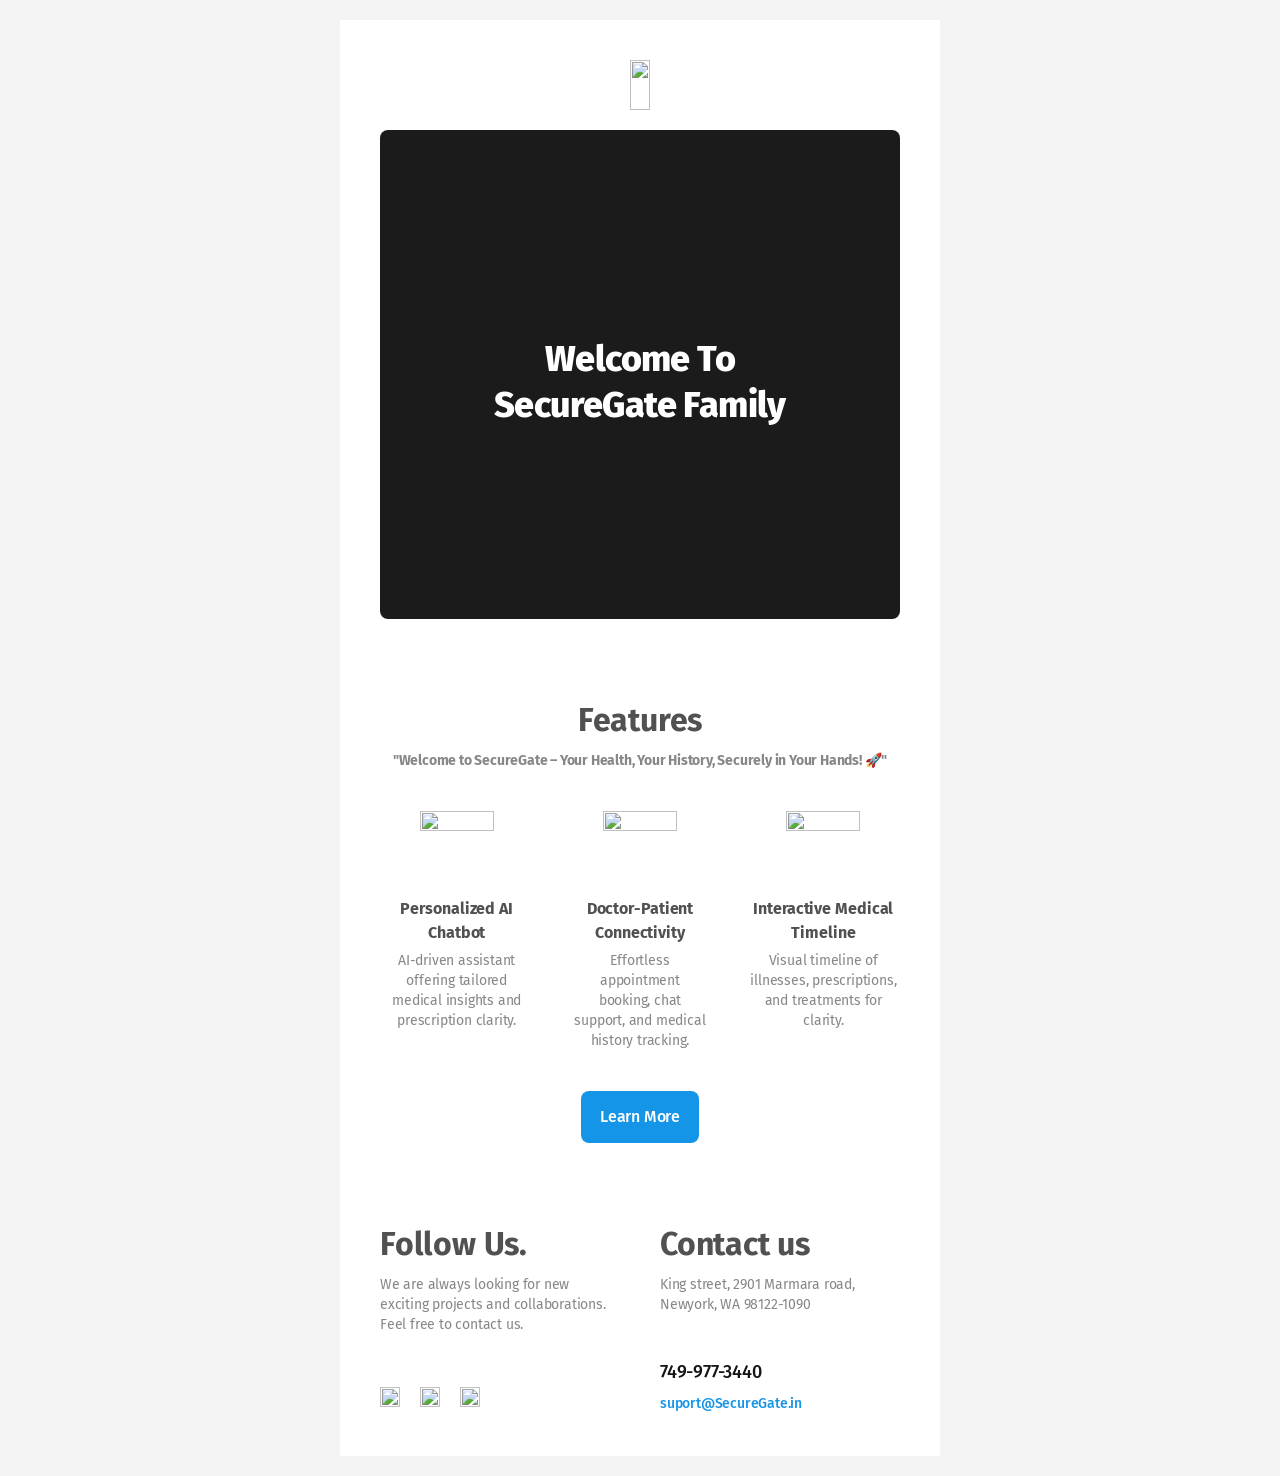
==== commit 29d0b432: "Update branding from CuraDocs to SecureGate across authentication templates and email notifications" ====
--- a/authentication/templates/index.html
+++ b/authentication/templates/index.html
@@ -181,7 +181,7 @@
                              <div style="font-size: 36px;mso-line-height-alt:100%;line-height: 46px;text-align:center;text-align-last:center;color:#ffffff;letter-spacing:-0.6px;font-weight:800;font-style:normal;">
                               <div><span style="font-family: 'Fira Sans', Arial, Helvetica, sans-serif;">Welcome To </span>
                               </div>
-                              <div><span style="font-family: 'Fira Sans', Arial, Helvetica, sans-serif;">CuraDocs Family</span>
+                              <div><span style="font-family: 'Fira Sans', Arial, Helvetica, sans-serif;">SecureGate Family</span>
                               </div>
                              </div>
                             </div>
@@ -252,7 +252,7 @@
                   <td valign="top" align="center">
                    <div class="pc-font-alt" style="text-decoration: none;">
                     <div style="font-size: 14px;mso-line-height-alt:100%;line-height: 20px;text-align:center;text-align-last:center;color:#878787;font-style:normal;font-weight:700;letter-spacing:-0.2px;">
-                     <div><span style="font-family: 'Fira Sans', Arial, Helvetica, sans-serif;">"Welcome to Curadocs – Your Health, Your History, Securely in Your Hands! 🚀"</span>
+                     <div><span style="font-family: 'Fira Sans', Arial, Helvetica, sans-serif;">"Welcome to SecureGate – Your Health, Your History, Securely in Your Hands! 🚀"</span>
                      </div>
                     </div>
                    </div>
@@ -462,13 +462,13 @@
         <table border="0" cellpadding="0" cellspacing="0" role="presentation" align="center" style="border-collapse: separate; border-spacing: 0; margin-right: auto; margin-left: auto;">
             <tr>
                 <td valign="middle" align="center" style="border-radius: 8px; background-color: #1495e7; text-align:center; color: #ffffff; padding: 14px 19px 14px 19px; mso-padding-left-alt: 0; margin-left:19px;" bgcolor="#1495e7">
-                                    <a class="pc-font-alt" style="display: inline-block; text-decoration: none; font-family: 'Fira Sans', Arial, Helvetica, sans-serif; font-weight: 500; font-size: 16px; line-height: 24px; letter-spacing: -0.2px; text-align: center; color: #ffffff;" href="curadocs.in" target="_blank">Learn More</a>
+                                    <a class="pc-font-alt" style="display: inline-block; text-decoration: none; font-family: 'Fira Sans', Arial, Helvetica, sans-serif; font-weight: 500; font-size: 16px; line-height: 24px; letter-spacing: -0.2px; text-align: center; color: #ffffff;" href="SecureGate.in" target="_blank">Learn More</a>
                                 </td>
             </tr>
         </table>
         <![endif]-->
                 <!--[if !mso]><!-- -->
-                <a style="display: inline-block; box-sizing: border-box; border-radius: 8px; background-color: #1495e7; padding: 14px 19px 14px 19px; font-family: 'Fira Sans', Arial, Helvetica, sans-serif; font-weight: 500; font-size: 16px; line-height: 24px; letter-spacing: -0.2px; color: #ffffff; vertical-align: top; text-align: center; text-align-last: center; text-decoration: none; -webkit-text-size-adjust: none;" href="curadocs.in" target="_blank">Learn More</a>
+                <a style="display: inline-block; box-sizing: border-box; border-radius: 8px; background-color: #1495e7; padding: 14px 19px 14px 19px; font-family: 'Fira Sans', Arial, Helvetica, sans-serif; font-weight: 500; font-size: 16px; line-height: 24px; letter-spacing: -0.2px; color: #ffffff; vertical-align: top; text-align: center; text-align-last: center; text-decoration: none; -webkit-text-size-adjust: none;" href="SecureGate.in" target="_blank">Learn More</a>
                 <!--<![endif]-->
                </th>
               </tr>
@@ -626,7 +626,7 @@
                         <td valign="top" align="left">
                          <div class="pc-font-alt" style="text-decoration: none;">
                           <div style="font-size: 14px;mso-line-height-alt:100%;line-height: 24px;text-align:left;text-align-last:left;color:#1595e7;letter-spacing:-0.2px;font-weight:500;font-style:normal;">
-                           <div><span style="font-family: 'Fira Sans', Arial, Helvetica, sans-serif;">suport@curadocs.in</span>
+                           <div><span style="font-family: 'Fira Sans', Arial, Helvetica, sans-serif;">suport@SecureGate.in</span>
                            </div>
                           </div>
                          </div>
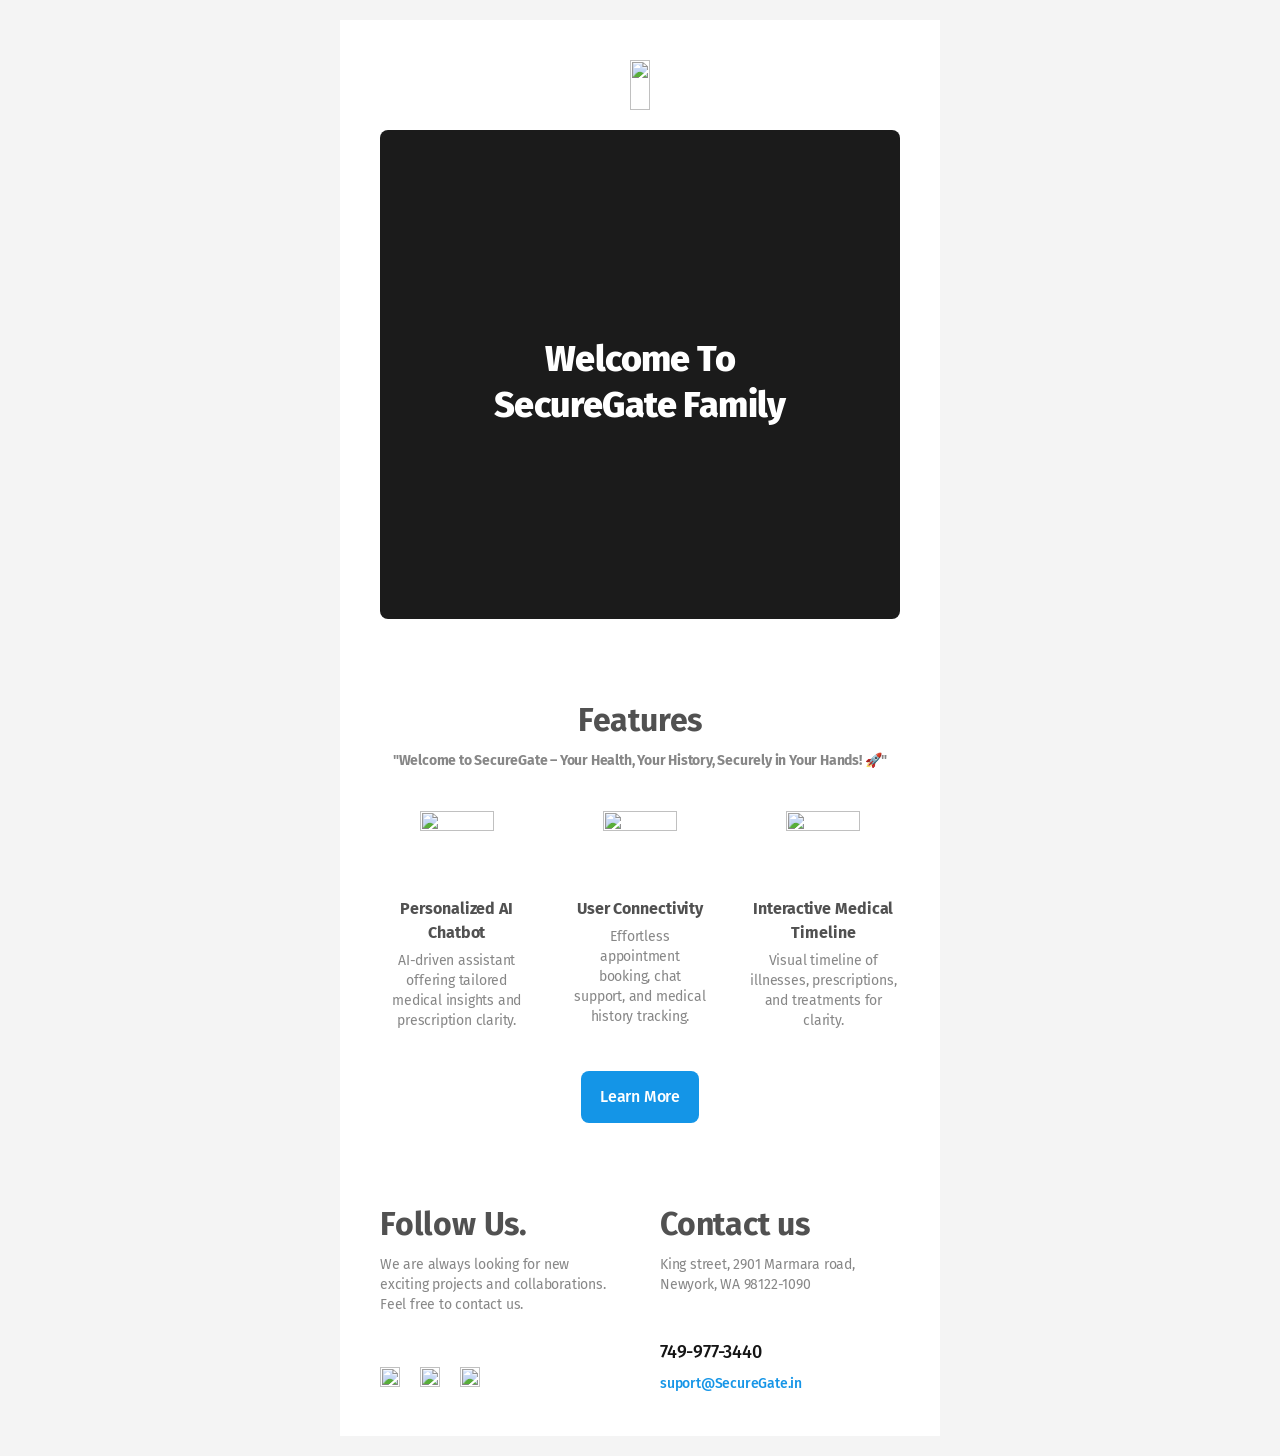
==== commit 0e1b3f82: "Refactor authentication system to replace 'patient' terminology with 'user', update related template" ====
--- a/authentication/templates/index.html
+++ b/authentication/templates/index.html
@@ -355,7 +355,7 @@
                                  <td valign="top" align="center">
                                   <div class="pc-font-alt" style="text-decoration: none;">
                                    <div style="font-size: 16px;mso-line-height-alt:100%;line-height: 24px;text-align:center;text-align-last:center;color:#515151;font-style:normal;font-weight:700;letter-spacing:-0.1px;">
-                                    <div><span style="font-family: 'Fira Sans', Arial, Helvetica, sans-serif;">Doctor-Patient Connectivity</span>
+                                    <div><span style="font-family: 'Fira Sans', Arial, Helvetica, sans-serif;">User Connectivity</span>
                                     </div>
                                    </div>
                                   </div>
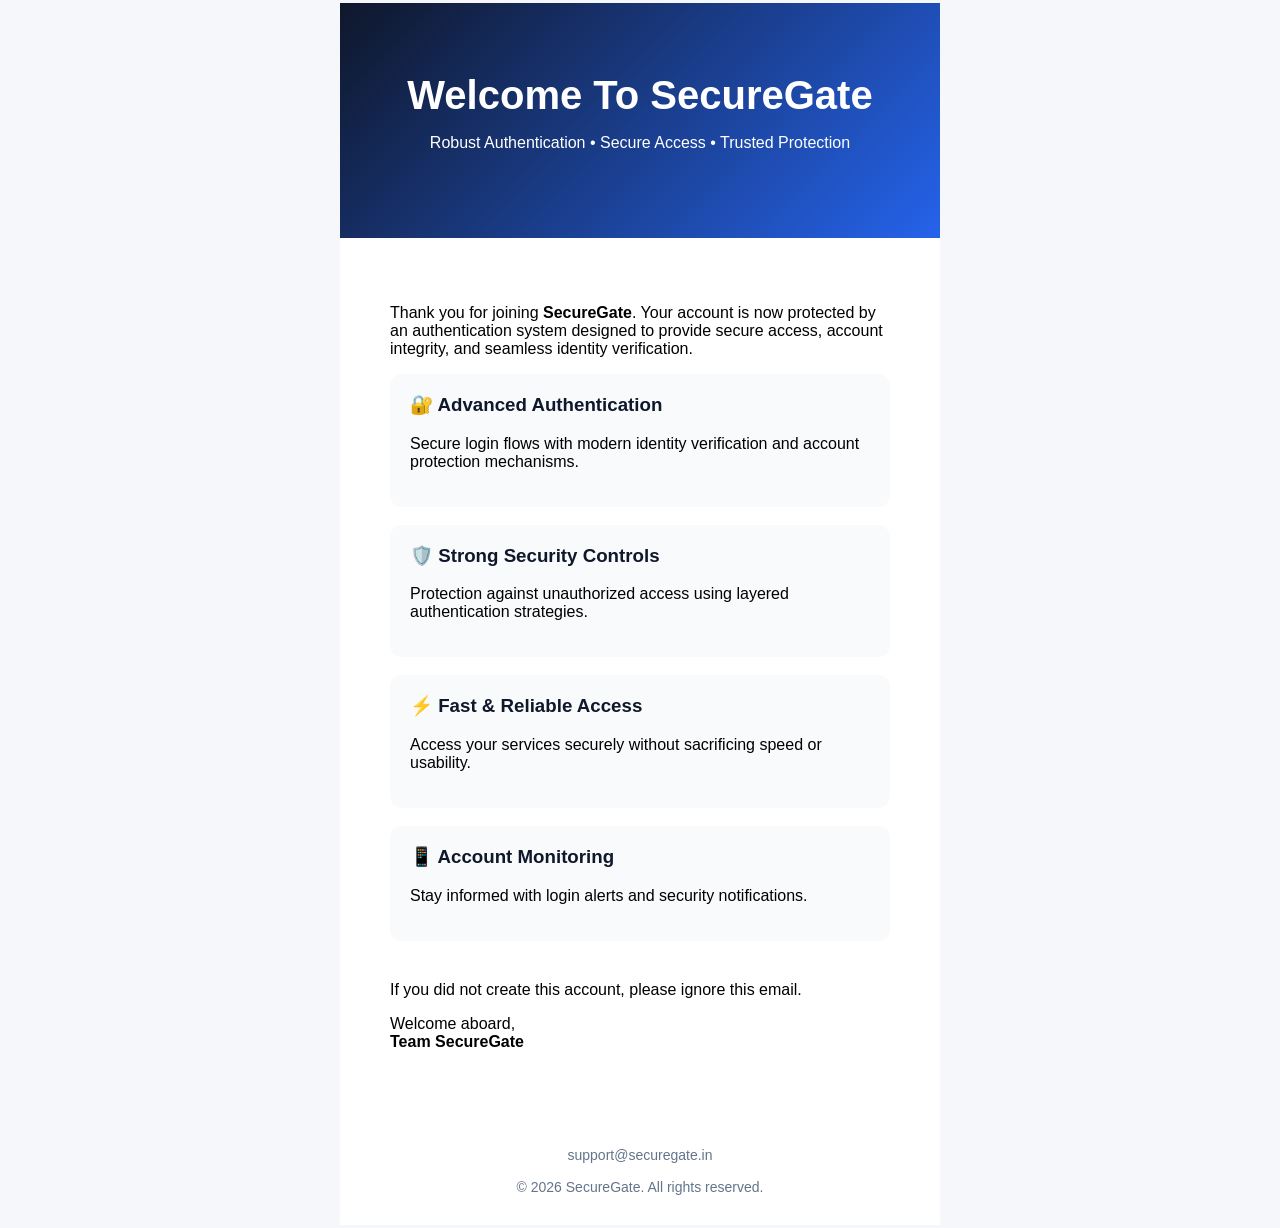
==== commit fca94c4f: "Refactor code structure for improved readability and maintainability" ====
--- a/authentication/templates/index.html
+++ b/authentication/templates/index.html
@@ -1,659 +1,151 @@
 <!DOCTYPE html>
-<html xmlns:v="urn:schemas-microsoft-com:vml" xmlns:o="urn:schemas-microsoft-com:office:office">
+<html>
+<head>
+<meta charset="UTF-8">
+<meta name="viewport" content="width=device-width, initial-scale=1.0">
 
-<head>
- <meta charset="UTF-8" />
- <meta http-equiv="Content-Type" content="text/html; charset=utf-8" />
- <!--[if !mso]><!-- -->
- <meta http-equiv="X-UA-Compatible" content="IE=edge" />
- <!--<![endif]-->
- <meta name="viewport" content="width=device-width, initial-scale=1.0" />
- <meta name="format-detection" content="telephone=no, date=no, address=no, email=no" />
- <meta name="x-apple-disable-message-reformatting" />
- <link href="https://fonts.googleapis.com/css?family=Fira+Sans:ital,wght@0,400;0,400;0,500;0,700;0,800" rel="stylesheet" />
- <title>Untitled</title>
- <!-- Made with Postcards Email Builder by Designmodo -->
- <!--[if !mso]><!-- -->
- <style>
- @font-face { font-family: 'Fira Sans'; font-style: normal; font-weight: 400; src: local('Fira Sans Regular'), local('FiraSans-Regular'), url(https://fonts.gstatic.com/s/firasans/v10/va9E4kDNxMZdWfMOD5VvmojLazX3dGTP.woff2) format('woff2'); unicode-range: U+0460-052F, U+1C80-1C88, U+20B4, U+2DE0-2DFF, U+A640-A69F, U+FE2E-FE2F; }
-         @font-face { font-family: 'Fira Sans'; font-style: normal; font-weight: 400; src: local('Fira Sans Regular'), local('FiraSans-Regular'), url(https://fonts.gstatic.com/s/firasans/v10/va9E4kDNxMZdWfMOD5Vvk4jLazX3dGTP.woff2) format('woff2'); unicode-range: U+0400-045F, U+0490-0491, U+04B0-04B1, U+2116; }
-         @font-face { font-family: 'Fira Sans'; font-style: normal; font-weight: 400; src: local('Fira Sans Regular'), local('FiraSans-Regular'), url(https://fonts.gstatic.com/s/firasans/v10/va9E4kDNxMZdWfMOD5VvmYjLazX3dGTP.woff2) format('woff2'); unicode-range: U+0100-024F, U+0259, U+1E00-1EFF, U+2020, U+20A0-20AB, U+20AD-20CF, U+2113, U+2C60-2C7F, U+A720-A7FF; }
-         @font-face { font-family: 'Fira Sans'; font-style: normal; font-weight: 400; src: local('Fira Sans Regular'), local('FiraSans-Regular'), url(https://fonts.gstatic.com/s/firasans/v10/va9E4kDNxMZdWfMOD5Vvl4jLazX3dA.woff2) format('woff2'); unicode-range: U+0000-00FF, U+0131, U+0152-0153, U+02BB-02BC, U+02C6, U+02DA, U+02DC, U+2000-206F, U+2074, U+20AC, U+2122, U+2191, U+2193, U+2212, U+2215, U+FEFF, U+FFFD; }
-                         @font-face { font-family: 'Fira Sans'; font-style: normal; font-weight: 500; src: local('Fira Sans Medium'), local('FiraSans-Medium'), url(https://fonts.gstatic.com/s/firasans/v10/va9B4kDNxMZdWfMOD5VnZKveSxf6Xl7Gl3LX.woff2) format('woff2'); unicode-range: U+0460-052F, U+1C80-1C88, U+20B4, U+2DE0-2DFF, U+A640-A69F, U+FE2E-FE2F; }
-         @font-face { font-family: 'Fira Sans'; font-style: normal; font-weight: 500; src: local('Fira Sans Medium'), local('FiraSans-Medium'), url(https://fonts.gstatic.com/s/firasans/v10/va9B4kDNxMZdWfMOD5VnZKveQhf6Xl7Gl3LX.woff2) format('woff2'); unicode-range: U+0400-045F, U+0490-0491, U+04B0-04B1, U+2116; }
-         @font-face { font-family: 'Fira Sans'; font-style: normal; font-weight: 500; src: local('Fira Sans Medium'), local('FiraSans-Medium'), url(https://fonts.gstatic.com/s/firasans/v10/va9B4kDNxMZdWfMOD5VnZKveSBf6Xl7Gl3LX.woff2) format('woff2'); unicode-range: U+0100-024F, U+0259, U+1E00-1EFF, U+2020, U+20A0-20AB, U+20AD-20CF, U+2113, U+2C60-2C7F, U+A720-A7FF; }
-         @font-face { font-family: 'Fira Sans'; font-style: normal; font-weight: 500; src: local('Fira Sans Medium'), local('FiraSans-Medium'), url(https://fonts.gstatic.com/s/firasans/v10/va9B4kDNxMZdWfMOD5VnZKveRhf6Xl7Glw.woff2) format('woff2'); unicode-range: U+0000-00FF, U+0131, U+0152-0153, U+02BB-02BC, U+02C6, U+02DA, U+02DC, U+2000-206F, U+2074, U+20AC, U+2122, U+2191, U+2193, U+2212, U+2215, U+FEFF, U+FFFD; }
-                         @font-face { font-family: 'Fira Sans'; font-style: normal; font-weight: 700; src: local('Fira Sans Bold'), local('FiraSans-Bold'), url(https://fonts.gstatic.com/s/firasans/v10/va9B4kDNxMZdWfMOD5VnLK3eSxf6Xl7Gl3LX.woff2) format('woff2'); unicode-range: U+0460-052F, U+1C80-1C88, U+20B4, U+2DE0-2DFF, U+A640-A69F, U+FE2E-FE2F; }
-         @font-face { font-family: 'Fira Sans'; font-style: normal; font-weight: 700; src: local('Fira Sans Bold'), local('FiraSans-Bold'), url(https://fonts.gstatic.com/s/firasans/v10/va9B4kDNxMZdWfMOD5VnLK3eQhf6Xl7Gl3LX.woff2) format('woff2'); unicode-range: U+0400-045F, U+0490-0491, U+04B0-04B1, U+2116; }
-         @font-face { font-family: 'Fira Sans'; font-style: normal; font-weight: 700; src: local('Fira Sans Bold'), local('FiraSans-Bold'), url(https://fonts.gstatic.com/s/firasans/v10/va9B4kDNxMZdWfMOD5VnLK3eSBf6Xl7Gl3LX.woff2) format('woff2'); unicode-range: U+0100-024F, U+0259, U+1E00-1EFF, U+2020, U+20A0-20AB, U+20AD-20CF, U+2113, U+2C60-2C7F, U+A720-A7FF; }
-         @font-face { font-family: 'Fira Sans'; font-style: normal; font-weight: 700; src: local('Fira Sans Bold'), local('FiraSans-Bold'), url(https://fonts.gstatic.com/s/firasans/v10/va9B4kDNxMZdWfMOD5VnLK3eRhf6Xl7Glw.woff2) format('woff2'); unicode-range: U+0000-00FF, U+0131, U+0152-0153, U+02BB-02BC, U+02C6, U+02DA, U+02DC, U+2000-206F, U+2074, U+20AC, U+2122, U+2191, U+2193, U+2212, U+2215, U+FEFF, U+FFFD; }
-                         @font-face { font-family: 'Fira Sans'; font-style: normal; font-weight: 800; font-display: swap; src: local('Fira Sans ExtraBold'), local('FiraSans-ExtraBold'), url(https://fonts.gstatic.com/s/firasans/v10/va9B4kDNxMZdWfMOD5VnMK7eSxf6Xl7Gl3LX.woff2) format('woff2'); unicode-range: U+0460-052F, U+1C80-1C88, U+20B4, U+2DE0-2DFF, U+A640-A69F, U+FE2E-FE2F; }
-         @font-face { font-family: 'Fira Sans'; font-style: normal; font-weight: 800; font-display: swap; src: local('Fira Sans ExtraBold'), local('FiraSans-ExtraBold'), url(https://fonts.gstatic.com/s/firasans/v10/va9B4kDNxMZdWfMOD5VnMK7eQhf6Xl7Gl3LX.woff2) format('woff2'); unicode-range: U+0400-045F, U+0490-0491, U+04B0-04B1, U+2116; }
-         @font-face { font-family: 'Fira Sans'; font-style: normal; font-weight: 800; font-display: swap; src: local('Fira Sans ExtraBold'), local('FiraSans-ExtraBold'), url(https://fonts.gstatic.com/s/firasans/v10/va9B4kDNxMZdWfMOD5VnMK7eSBf6Xl7Gl3LX.woff2) format('woff2'); unicode-range: U+0100-024F, U+0259, U+1E00-1EFF, U+2020, U+20A0-20AB, U+20AD-20CF, U+2113, U+2C60-2C7F, U+A720-A7FF; }
-         @font-face { font-family: 'Fira Sans'; font-style: normal; font-weight: 800; font-display: swap; src: local('Fira Sans ExtraBold'), local('FiraSans-ExtraBold'), url(https://fonts.gstatic.com/s/firasans/v10/va9B4kDNxMZdWfMOD5VnMK7eRhf6Xl7Glw.woff2) format('woff2'); unicode-range: U+0000-00FF, U+0131, U+0152-0153, U+02BB-02BC, U+02C6, U+02DA, U+02DC, U+2000-206F, U+2074, U+20AC, U+2122, U+2191, U+2193, U+2212, U+2215, U+FEFF, U+FFFD; }
- </style>
- <!--<![endif]-->
- <style>
- html, body { margin: 0 !important; padding: 0 !important; min-height: 100% !important; width: 100% !important; -webkit-font-smoothing: antialiased; }
-         * { -ms-text-size-adjust: 100%; }
-         #outlook a { padding: 0; }
-         .ReadMsgBody, .ExternalClass { width: 100%; }
-         .ExternalClass, .ExternalClass p, .ExternalClass td, .ExternalClass div, .ExternalClass span, .ExternalClass font { line-height: 100%; }
-         table, td, th { mso-table-lspace: 0 !important; mso-table-rspace: 0 !important; border-collapse: collapse; }
-         u + .body table, u + .body td, u + .body th { will-change: transform; }
-         body, td, th, p, div, li, a, span { -webkit-text-size-adjust: 100%; -ms-text-size-adjust: 100%; mso-line-height-rule: exactly; }
-         img { border: 0; outline: 0; line-height: 100%; text-decoration: none; -ms-interpolation-mode: bicubic; }
-         a[x-apple-data-detectors] { color: inherit !important; text-decoration: none !important; }
-         .body .pc-project-body { background-color: transparent !important; }
-                 
- 
-         @media (min-width: 621px) {
-             .pc-lg-hide {  display: none; } 
-             .pc-lg-bg-img-hide { background-image: none !important; }
-         }
- </style>
- <style>
- @media (max-width: 620px) {
- .pc-project-body {min-width: 0px !important;}
- .pc-project-container {width: 100% !important;}
- .pc-sm-hide, .pc-w620-gridCollapsed-1 > tbody > tr > .pc-sm-hide {display: none !important;}
- .pc-sm-bg-img-hide {background-image: none !important;}
- .pc-w620-padding-146-39-141-39 {padding: 146px 39px 141px 39px !important;}
- .pc-w620-padding-35-35-35-35 {padding: 35px 35px 35px 35px !important;}
- 
- .pc-w620-width-fill {width: 100% !important;}
- .pc-w620-itemsSpacings-0-30 {padding-left: 0px !important;padding-right: 0px !important;padding-top: 15px !important;padding-bottom: 15px !important;}
- .pc-w620-itemsSpacings-0-40 {padding-left: 0px !important;padding-right: 0px !important;padding-top: 20px !important;padding-bottom: 20px !important;}
- table.pc-w620-spacing-0-0-22-0 {margin: 0px 0px 22px 0px !important;}
- td.pc-w620-spacing-0-0-22-0,th.pc-w620-spacing-0-0-22-0{margin: 0 !important;padding: 0px 0px 22px 0px !important;}
- .pc-w620-itemsSpacings-10-0 {padding-left: 5px !important;padding-right: 5px !important;padding-top: 0px !important;padding-bottom: 0px !important;}
- table.pc-w620-spacing-0-0-25-0 {margin: 0px 0px 25px 0px !important;}
- td.pc-w620-spacing-0-0-25-0,th.pc-w620-spacing-0-0-25-0{margin: 0 !important;padding: 0px 0px 25px 0px !important;}
- 
- .pc-w620-gridCollapsed-1 > tbody,.pc-w620-gridCollapsed-1 > tbody > tr,.pc-w620-gridCollapsed-1 > tr {display: inline-block !important;}
- .pc-w620-gridCollapsed-1.pc-width-fill > tbody,.pc-w620-gridCollapsed-1.pc-width-fill > tbody > tr,.pc-w620-gridCollapsed-1.pc-width-fill > tr {width: 100% !important;}
- .pc-w620-gridCollapsed-1.pc-w620-width-fill > tbody,.pc-w620-gridCollapsed-1.pc-w620-width-fill > tbody > tr,.pc-w620-gridCollapsed-1.pc-w620-width-fill > tr {width: 100% !important;}
- .pc-w620-gridCollapsed-1 > tbody > tr > td,.pc-w620-gridCollapsed-1 > tr > td {display: block !important;width: auto !important;padding-left: 0 !important;padding-right: 0 !important;margin-left: 0 !important;}
- .pc-w620-gridCollapsed-1.pc-width-fill > tbody > tr > td,.pc-w620-gridCollapsed-1.pc-width-fill > tr > td {width: 100% !important;}
- .pc-w620-gridCollapsed-1.pc-w620-width-fill > tbody > tr > td,.pc-w620-gridCollapsed-1.pc-w620-width-fill > tr > td {width: 100% !important;}
- .pc-w620-gridCollapsed-1 > tbody > .pc-grid-tr-first > .pc-grid-td-first,.pc-w620-gridCollapsed-1 > .pc-grid-tr-first > .pc-grid-td-first {padding-top: 0 !important;}
- .pc-w620-gridCollapsed-1 > tbody > .pc-grid-tr-last > .pc-grid-td-last,.pc-w620-gridCollapsed-1 > .pc-grid-tr-last > .pc-grid-td-last {padding-bottom: 0 !important;}
- 
- .pc-w620-gridCollapsed-0 > tbody > .pc-grid-tr-first > td,.pc-w620-gridCollapsed-0 > .pc-grid-tr-first > td {padding-top: 0 !important;}
- .pc-w620-gridCollapsed-0 > tbody > .pc-grid-tr-last > td,.pc-w620-gridCollapsed-0 > .pc-grid-tr-last > td {padding-bottom: 0 !important;}
- .pc-w620-gridCollapsed-0 > tbody > tr > .pc-grid-td-first,.pc-w620-gridCollapsed-0 > tr > .pc-grid-td-first {padding-left: 0 !important;}
- .pc-w620-gridCollapsed-0 > tbody > tr > .pc-grid-td-last,.pc-w620-gridCollapsed-0 > tr > .pc-grid-td-last {padding-right: 0 !important;}
- 
- .pc-w620-tableCollapsed-1 > tbody,.pc-w620-tableCollapsed-1 > tbody > tr,.pc-w620-tableCollapsed-1 > tr {display: block !important;}
- .pc-w620-tableCollapsed-1.pc-width-fill > tbody,.pc-w620-tableCollapsed-1.pc-width-fill > tbody > tr,.pc-w620-tableCollapsed-1.pc-width-fill > tr {width: 100% !important;}
- .pc-w620-tableCollapsed-1.pc-w620-width-fill > tbody,.pc-w620-tableCollapsed-1.pc-w620-width-fill > tbody > tr,.pc-w620-tableCollapsed-1.pc-w620-width-fill > tr {width: 100% !important;}
- .pc-w620-tableCollapsed-1 > tbody > tr > td,.pc-w620-tableCollapsed-1 > tr > td {display: block !important;width: auto !important;}
- .pc-w620-tableCollapsed-1.pc-width-fill > tbody > tr > td,.pc-w620-tableCollapsed-1.pc-width-fill > tr > td {width: 100% !important;box-sizing: border-box !important;}
- .pc-w620-tableCollapsed-1.pc-w620-width-fill > tbody > tr > td,.pc-w620-tableCollapsed-1.pc-w620-width-fill > tr > td {width: 100% !important;box-sizing: border-box !important;}
- }
- @media (max-width: 520px) {
- .pc-w520-padding-106-34-101-34 {padding: 106px 34px 101px 34px !important;}
- .pc-w520-padding-30-30-30-30 {padding: 30px 30px 30px 30px !important;}
- }
- </style>
- <!--[if !mso]><!-- -->
- <style>
- @font-face { font-family: 'Fira Sans'; font-style: normal; font-weight: 400; src: url('https://fonts.gstatic.com/s/firasans/v17/va9E4kDNxMZdWfMOD5VvmYjN.woff') format('woff'), url('https://fonts.gstatic.com/s/firasans/v17/va9E4kDNxMZdWfMOD5VvmYjL.woff2') format('woff2'); } @font-face { font-family: 'Fira Sans'; font-style: normal; font-weight: 500; src: url('https://fonts.gstatic.com/s/firasans/v17/va9B4kDNxMZdWfMOD5VnZKveSBf8.woff') format('woff'), url('https://fonts.gstatic.com/s/firasans/v17/va9B4kDNxMZdWfMOD5VnZKveSBf6.woff2') format('woff2'); } @font-face { font-family: 'Fira Sans'; font-style: normal; font-weight: 800; src: url('https://fonts.gstatic.com/s/firasans/v17/va9B4kDNxMZdWfMOD5VnMK7eSBf8.woff') format('woff'), url('https://fonts.gstatic.com/s/firasans/v17/va9B4kDNxMZdWfMOD5VnMK7eSBf6.woff2') format('woff2'); } @font-face { font-family: 'Fira Sans'; font-style: normal; font-weight: 700; src: url('https://fonts.gstatic.com/s/firasans/v17/va9B4kDNxMZdWfMOD5VnLK3eSBf8.woff') format('woff'), url('https://fonts.gstatic.com/s/firasans/v17/va9B4kDNxMZdWfMOD5VnLK3eSBf6.woff2') format('woff2'); }
- </style>
- <!--<![endif]-->
- <!--[if mso]>
-    <style type="text/css">
-        .pc-font-alt {
-            font-family: Arial, Helvetica, sans-serif !important;
-        }
-    </style>
-    <![endif]-->
- <!--[if gte mso 9]>
-    <xml>
-        <o:OfficeDocumentSettings>
-            <o:AllowPNG/>
-            <o:PixelsPerInch>96</o:PixelsPerInch>
-        </o:OfficeDocumentSettings>
-    </xml>
-    <![endif]-->
+<title>Welcome to SecureGate</title>
+
+<style>
+body{
+    margin:0;
+    background:#f5f7fb;
+    font-family:Arial,sans-serif;
+}
+
+.container{
+    max-width:600px;
+    margin:auto;
+    background:white;
+}
+
+.hero{
+    background:linear-gradient(135deg,#0f172a,#2563eb);
+    padding:70px 40px;
+    text-align:center;
+    color:white;
+}
+
+.hero h1{
+    font-size:40px;
+    margin:0;
+}
+
+.content{
+    padding:50px;
+}
+
+.feature{
+    background:#f8fafc;
+    padding:20px;
+    border-radius:12px;
+    margin-bottom:18px;
+}
+
+.feature h3{
+    color:#0f172a;
+    margin-top:0;
+}
+
+.button{
+    display:inline-block;
+    background:#2563eb;
+    color:white !important;
+    text-decoration:none;
+    padding:14px 28px;
+    border-radius:10px;
+    margin-top:20px;
+}
+
+.footer{
+    text-align:center;
+    color:#64748b;
+    padding:30px;
+    font-size:14px;
+}
+</style>
+
 </head>
 
-<body class="body pc-font-alt" style="width: 100% !important; min-height: 100% !important; margin: 0 !important; padding: 0 !important; font-weight: normal; color: #2D3A41; mso-line-height-rule: exactly; -webkit-font-smoothing: antialiased; -webkit-text-size-adjust: 100%; -ms-text-size-adjust: 100%; font-variant-ligatures: normal; text-rendering: optimizeLegibility; -moz-osx-font-smoothing: grayscale; background-color: #f4f4f4;" bgcolor="#f4f4f4">
- <table class="pc-project-body" style="table-layout: fixed; width: 100%; min-width: 600px; background-color: #f4f4f4;" bgcolor="#f4f4f4" border="0" cellspacing="0" cellpadding="0" role="presentation">
-  <tr>
-   <td align="center" valign="top" style="width:auto;">
-    <table class="pc-project-container" align="center" style="width: 600px; max-width: 600px;" border="0" cellpadding="0" cellspacing="0" role="presentation">
-     <tr>
-      <td style="padding: 20px 0px 20px 0px;" align="left" valign="top">
-       <table border="0" cellpadding="0" cellspacing="0" role="presentation" width="100%">
-        <tr>
-         <td valign="top">
-          <table width="100%" border="0" cellspacing="0" cellpadding="0" role="presentation">
-           <tr>
-            <td valign="top" class="pc-w520-padding-30-30-30-30 pc-w620-padding-35-35-35-35" style="padding: 40px 40px 40px 40px; height: unset; background-color: #ffffff;" bgcolor="#ffffff">
-             <table width="100%" border="0" cellpadding="0" cellspacing="0" role="presentation">
-              <tr>
-               <td align="center" valign="top" style="padding: 0px 0px 20px 0px;">
-                <a class="pc-font-alt" href="https://postcards.email/" target="_blank" style="text-decoration: none; display: inline-block; vertical-align: top;">
-                 <img src="https://cloudfilesdm.com/postcards/image-1742721792723.jpg" width="129" height="50" alt="" style="display: block; outline: 0; line-height: 100%; -ms-interpolation-mode: bicubic; height: 50px; max-height: 100%; width: auto; border: 0;" />
-                </a>
-               </td>
-              </tr>
-             </table>
-             <table class="pc-width-fill pc-w620-gridCollapsed-0" width="100%" border="0" cellpadding="0" cellspacing="0" role="presentation">
-              <tr class="pc-grid-tr-first pc-grid-tr-last">
-               <td class="pc-grid-td-first pc-grid-td-last" align="center" valign="top" style="padding-top: 0px; padding-right: 0px; padding-bottom: 0px; padding-left: 0px;">
-                <table style="width: 100%;" border="0" cellpadding="0" cellspacing="0" role="presentation">
-                 <tr>
-                  <!--[if !gte mso 9]><!-- -->
-                  <td class="pc-w520-padding-106-34-101-34 pc-w620-padding-146-39-141-39" align="center" valign="middle" background="https://cloudfilesdm.com/postcards/image-1742722264798.jpg" style="padding: 186px 44px 181px 44px; background-image: url('https://cloudfilesdm.com/postcards/image-1742722264798.jpg'); background-size: cover; background-position: 50% 0; background-repeat: no-repeat; background-color: #1b1b1b; border-radius: 8px;">
-                   <!--<![endif]-->
-                   <!--[if gte mso 9]>
-                <td class="pc-w520-padding-106-34-101-34 pc-w620-padding-146-39-141-39" align="center" valign="middle" background="https://cloudfilesdm.com/postcards/image-1742722264798.jpg" style="background-image: url('https://cloudfilesdm.com/postcards/image-1742722264798.jpg'); background-size: cover; background-position: 50% 0; background-repeat: no-repeat; background-color: #1b1b1b; border-radius: 8px;">
-            <![endif]-->
-                   <!--[if gte mso 9]>
-                <v:rect xmlns:v="urn:schemas-microsoft-com:vml" fill="true" stroke="false" style="width: 520px;">
-                    <v:fill src="https://cloudfilesdm.com/postcards/image-1742722264798.jpg" color="#1b1b1b" type="frame" size="1,1" aspect="atleast" origin="-0.5,-0.5" position="-0.5,-0.5"/>
-                    <v:textbox style="mso-fit-shape-to-text: true;" inset="0,0,0,0">
-                        <div style="font-size: 0; line-height: 0;">
-                            <table width="100%" border="0" cellpadding="0" cellspacing="0" role="presentation" align="center">
-                                <tr>
-                                    <td style="font-size: 14px; line-height: 1.5;" valign="top">
-                                        <p style="margin:0;mso-hide:all"><o:p xmlns:o="urn:schemas-microsoft-com:office:office">&nbsp;</o:p></p>
-                                        <table width="100%" border="0" cellspacing="0" cellpadding="0" role="presentation">
-                                            <tr>
-                                                <td colspan="3" height="186" style="line-height: 1px; font-size: 1px;">&nbsp;</td>
-                                            </tr>
-                                            <tr>
-                                                <td width="44" valign="top" style="line-height: 1px; font-size: 1px;">&nbsp;</td>
-                                                <td valign="top" align="left">
-                <![endif]-->
-                   <table align="center" width="100%" border="0" cellpadding="0" cellspacing="0" role="presentation">
-                    <tr>
-                     <td align="center" valign="top">
-                      <table align="center" border="0" cellpadding="0" cellspacing="0" role="presentation">
-                       <tr>
-                        <td valign="top" style="padding: 20px 0px 10px 0px;">
-                         <table border="0" cellpadding="0" cellspacing="0" role="presentation" width="100%">
-                          <tr>
-                           <td valign="top" align="center">
-                            <div class="pc-font-alt" style="text-decoration: none;">
-                             <div style="font-size: 36px;mso-line-height-alt:100%;line-height: 46px;text-align:center;text-align-last:center;color:#ffffff;letter-spacing:-0.6px;font-weight:800;font-style:normal;">
-                              <div><span style="font-family: 'Fira Sans', Arial, Helvetica, sans-serif;">Welcome To </span>
-                              </div>
-                              <div><span style="font-family: 'Fira Sans', Arial, Helvetica, sans-serif;">SecureGate Family</span>
-                              </div>
-                             </div>
-                            </div>
-                           </td>
-                          </tr>
-                         </table>
-                        </td>
-                       </tr>
-                      </table>
-                     </td>
-                    </tr>
-                   </table>
-                   <!--[if gte mso 9]>
-                                                </td>
-                                                <td width="44" style="line-height: 1px; font-size: 1px;" valign="top">&nbsp;</td>
-                                            </tr>
-                                            <tr>
-                                                <td colspan="3" height="181" style="line-height: 1px; font-size: 1px;">&nbsp;</td>
-                                            </tr>
-                                        </table>
-                                    </td>
-                                </tr>
-                            </table>
-                        </div>
-                        <p style="margin:0;mso-hide:all"><o:p xmlns:o="urn:schemas-microsoft-com:office:office">&nbsp;</o:p></p>
-                    </v:textbox>
-                </v:rect>
-                <![endif]-->
-                  </td>
-                 </tr>
-                </table>
-               </td>
-              </tr>
-             </table>
-            </td>
-           </tr>
-          </table>
-         </td>
-        </tr>
-        <tr>
-         <td valign="top">
-          <table width="100%" border="0" cellspacing="0" cellpadding="0" role="presentation">
-           <tr>
-            <td valign="top" class="pc-w520-padding-30-30-30-30 pc-w620-padding-35-35-35-35" style="padding: 40px 40px 40px 40px; height: unset; background-color: #ffffff;" bgcolor="#ffffff">
-             <table width="100%" border="0" cellpadding="0" cellspacing="0" role="presentation">
-              <tr>
-               <td align="center" valign="top" style="padding: 0px 0px 10px 0px;">
-                <table border="0" cellpadding="0" cellspacing="0" role="presentation" width="100%" style="margin-right: auto; margin-left: auto;">
-                 <tr>
-                  <td valign="top" align="center">
-                   <div class="pc-font-alt" style="text-decoration: none;">
-                    <div style="font-size: 32px;mso-line-height-alt:100%;line-height: 42px;text-align:center;text-align-last:center;color:#515151;letter-spacing:-0.2px;font-weight:700;font-style:normal;">
-                     <div><span style="font-family: 'Fira Sans', Arial, Helvetica, sans-serif;">Features</span>
-                     </div>
-                    </div>
-                   </div>
-                  </td>
-                 </tr>
-                </table>
-               </td>
-              </tr>
-             </table>
-             <table width="100%" border="0" cellpadding="0" cellspacing="0" role="presentation">
-              <tr>
-               <td align="center" valign="top" style="padding: 0px 0px 40px 0px;">
-                <table border="0" cellpadding="0" cellspacing="0" role="presentation" width="100%" style="margin-right: auto; margin-left: auto;">
-                 <tr>
-                  <td valign="top" align="center">
-                   <div class="pc-font-alt" style="text-decoration: none;">
-                    <div style="font-size: 14px;mso-line-height-alt:100%;line-height: 20px;text-align:center;text-align-last:center;color:#878787;font-style:normal;font-weight:700;letter-spacing:-0.2px;">
-                     <div><span style="font-family: 'Fira Sans', Arial, Helvetica, sans-serif;">"Welcome to SecureGate – Your Health, Your History, Securely in Your Hands! 🚀"</span>
-                     </div>
-                    </div>
-                   </div>
-                  </td>
-                 </tr>
-                </table>
-               </td>
-              </tr>
-             </table>
-             <table class="pc-w620-width-fill" width="100%" border="0" cellpadding="0" cellspacing="0" role="presentation">
-              <tr>
-               <td align="center" style="padding: 0px 0px 40px 0px;">
-                <table class="pc-w620-width-fill" align="center" border="0" cellpadding="0" cellspacing="0" role="presentation">
-                 <tr>
-                  <td valign="top">
-                   <table class="pc-width-hug pc-w620-gridCollapsed-1 pc-w620-width-fill" align="center" border="0" cellpadding="0" cellspacing="0" role="presentation">
-                    <tr class="pc-grid-tr-first pc-grid-tr-last">
-                     <td class="pc-grid-td-first pc-w620-itemsSpacings-0-30" valign="top" style="width: 33.33%; padding-top: 0px; padding-right: 20px; padding-bottom: 0px; padding-left: 0px;">
-                      <table style="width: 100%;" border="0" cellpadding="0" cellspacing="0" role="presentation">
-                       <tr>
-                        <td align="center" valign="top">
-                         <table align="center" width="100%" border="0" cellpadding="0" cellspacing="0" role="presentation">
-                          <tr>
-                           <td align="center" valign="top" style="line-height: 1;">
-                            <table width="100%" border="0" cellpadding="0" cellspacing="0" role="presentation">
-                             <tr>
-                              <td align="center" valign="top" style="padding: 0px 0px 12px 0px;">
-                               <img src="https://cloudfilesdm.com/postcards/image-1742724583377.jpg" width="74" height="74" alt="" style="display: block; outline: 0; line-height: 100%; -ms-interpolation-mode: bicubic; width: 74px; height: auto; max-width: 100%; border: 0;" />
-                              </td>
-                             </tr>
-                            </table>
-                           </td>
-                          </tr>
-                          <tr>
-                           <td align="center" valign="top" style="line-height: 1;">
-                            <table align="center" border="0" cellpadding="0" cellspacing="0" role="presentation">
-                             <tr>
-                              <td valign="top" style="padding: 0px 0px 6px 0px;">
-                               <table border="0" cellpadding="0" cellspacing="0" role="presentation" width="100%">
-                                <tr>
-                                 <td valign="top" align="center">
-                                  <div class="pc-font-alt" style="text-decoration: none;">
-                                   <div style="font-size: 16px;mso-line-height-alt:100%;line-height: 24px;text-align:center;text-align-last:center;color:#515151;font-style:normal;font-weight:700;letter-spacing:-0.1px;">
-                                    <div><span style="font-family: 'Fira Sans', Arial, Helvetica, sans-serif;">Personalized AI Chatbot</span>
-                                    </div>
-                                   </div>
-                                  </div>
-                                 </td>
-                                </tr>
-                               </table>
-                              </td>
-                             </tr>
-                            </table>
-                           </td>
-                          </tr>
-                          <tr>
-                           <td align="center" valign="top" style="line-height: 1;">
-                            <table border="0" cellpadding="0" cellspacing="0" role="presentation" align="center">
-                             <tr>
-                              <td valign="top" align="center">
-                               <div class="pc-font-alt" style="text-decoration: none;">
-                                <div style="font-size: 14px;mso-line-height-alt:100%;line-height: 20px;text-align:center;text-align-last:center;color:#878787;font-style:normal;font-weight:400;letter-spacing:-0.2px;">
-                                 <div><span style="font-family: 'Fira Sans', Arial, Helvetica, sans-serif;">AI-driven assistant offering tailored medical insights and prescription clarity.</span>
-                                 </div>
-                                </div>
-                               </div>
-                              </td>
-                             </tr>
-                            </table>
-                           </td>
-                          </tr>
-                         </table>
-                        </td>
-                       </tr>
-                      </table>
-                     </td>
-                     <td class="pc-w620-itemsSpacings-0-30" valign="top" style="width: 33.33%; padding-top: 0px; padding-right: 20px; padding-bottom: 0px; padding-left: 20px;">
-                      <table style="width: 100%;" border="0" cellpadding="0" cellspacing="0" role="presentation">
-                       <tr>
-                        <td align="center" valign="top">
-                         <table align="center" width="100%" border="0" cellpadding="0" cellspacing="0" role="presentation">
-                          <tr>
-                           <td align="center" valign="top" style="line-height: 1;">
-                            <table width="100%" border="0" cellpadding="0" cellspacing="0" role="presentation">
-                             <tr>
-                              <td align="center" valign="top" style="padding: 0px 0px 12px 0px;">
-                               <img src="https://cloudfilesdm.com/postcards/image-1742724691684.jpg" width="74" height="74" alt="" style="display: block; outline: 0; line-height: 100%; -ms-interpolation-mode: bicubic; width: 74px; height: auto; max-width: 100%; border: 0;" />
-                              </td>
-                             </tr>
-                            </table>
-                           </td>
-                          </tr>
-                          <tr>
-                           <td align="center" valign="top" style="line-height: 1;">
-                            <table align="center" border="0" cellpadding="0" cellspacing="0" role="presentation">
-                             <tr>
-                              <td valign="top" style="padding: 0px 0px 6px 0px;">
-                               <table border="0" cellpadding="0" cellspacing="0" role="presentation" width="100%">
-                                <tr>
-                                 <td valign="top" align="center">
-                                  <div class="pc-font-alt" style="text-decoration: none;">
-                                   <div style="font-size: 16px;mso-line-height-alt:100%;line-height: 24px;text-align:center;text-align-last:center;color:#515151;font-style:normal;font-weight:700;letter-spacing:-0.1px;">
-                                    <div><span style="font-family: 'Fira Sans', Arial, Helvetica, sans-serif;">User Connectivity</span>
-                                    </div>
-                                   </div>
-                                  </div>
-                                 </td>
-                                </tr>
-                               </table>
-                              </td>
-                             </tr>
-                            </table>
-                           </td>
-                          </tr>
-                          <tr>
-                           <td align="center" valign="top" style="line-height: 1;">
-                            <table border="0" cellpadding="0" cellspacing="0" role="presentation" align="center">
-                             <tr>
-                              <td valign="top" align="center">
-                               <div class="pc-font-alt" style="text-decoration: none;">
-                                <div style="font-size: 14px;mso-line-height-alt:100%;line-height: 20px;text-align:center;text-align-last:center;color:#878787;font-style:normal;font-weight:400;letter-spacing:-0.2px;">
-                                 <div><span style="font-family: 'Fira Sans', Arial, Helvetica, sans-serif;">Effortless appointment booking, chat support, and medical history tracking.</span>
-                                 </div>
-                                </div>
-                               </div>
-                              </td>
-                             </tr>
-                            </table>
-                           </td>
-                          </tr>
-                         </table>
-                        </td>
-                       </tr>
-                      </table>
-                     </td>
-                     <td class="pc-grid-td-last pc-w620-itemsSpacings-0-30" valign="top" style="width: 33.33%; padding-top: 0px; padding-right: 0px; padding-bottom: 0px; padding-left: 20px;">
-                      <table style="width: 100%;" border="0" cellpadding="0" cellspacing="0" role="presentation">
-                       <tr>
-                        <td align="center" valign="top">
-                         <table align="center" width="100%" border="0" cellpadding="0" cellspacing="0" role="presentation">
-                          <tr>
-                           <td align="center" valign="top" style="line-height: 1;">
-                            <table width="100%" border="0" cellpadding="0" cellspacing="0" role="presentation">
-                             <tr>
-                              <td align="center" valign="top" style="padding: 0px 0px 12px 0px;">
-                               <img src="https://cloudfilesdm.com/postcards/feature-5-image-3.jpg" width="74" height="74" alt="" style="display: block; outline: 0; line-height: 100%; -ms-interpolation-mode: bicubic; width: 74px; height: auto; max-width: 100%; border: 0;" />
-                              </td>
-                             </tr>
-                            </table>
-                           </td>
-                          </tr>
-                          <tr>
-                           <td align="center" valign="top" style="line-height: 1;">
-                            <table align="center" border="0" cellpadding="0" cellspacing="0" role="presentation">
-                             <tr>
-                              <td valign="top" style="padding: 0px 0px 6px 0px;">
-                               <table border="0" cellpadding="0" cellspacing="0" role="presentation" width="100%">
-                                <tr>
-                                 <td valign="top" align="center">
-                                  <div class="pc-font-alt" style="text-decoration: none;">
-                                   <div style="font-size: 16px;mso-line-height-alt:100%;line-height: 24px;text-align:center;text-align-last:center;color:#515151;font-style:normal;font-weight:700;letter-spacing:-0.1px;">
-                                    <div><span style="font-family: 'Fira Sans', Arial, Helvetica, sans-serif;">Interactive Medical Timeline</span>
-                                    </div>
-                                   </div>
-                                  </div>
-                                 </td>
-                                </tr>
-                               </table>
-                              </td>
-                             </tr>
-                            </table>
-                           </td>
-                          </tr>
-                          <tr>
-                           <td align="center" valign="top" style="line-height: 1;">
-                            <table border="0" cellpadding="0" cellspacing="0" role="presentation" align="center">
-                             <tr>
-                              <td valign="top" align="center">
-                               <div class="pc-font-alt" style="text-decoration: none;">
-                                <div style="font-size: 14px;mso-line-height-alt:100%;line-height: 20px;text-align:center;text-align-last:center;color:#878787;font-style:normal;font-weight:400;letter-spacing:-0.2px;">
-                                 <div><span style="font-family: 'Fira Sans', Arial, Helvetica, sans-serif;">Visual timeline of illnesses, prescriptions, and treatments for clarity.</span>
-                                 </div>
-                                </div>
-                               </div>
-                              </td>
-                             </tr>
-                            </table>
-                           </td>
-                          </tr>
-                         </table>
-                        </td>
-                       </tr>
-                      </table>
-                     </td>
-                    </tr>
-                   </table>
-                  </td>
-                 </tr>
-                </table>
-               </td>
-              </tr>
-             </table>
-             <table width="100%" border="0" cellpadding="0" cellspacing="0" role="presentation">
-              <tr>
-               <th valign="top" align="center" style="text-align: center; font-weight: normal; line-height: 1;">
-                <!--[if mso]>
-        <table border="0" cellpadding="0" cellspacing="0" role="presentation" align="center" style="border-collapse: separate; border-spacing: 0; margin-right: auto; margin-left: auto;">
-            <tr>
-                <td valign="middle" align="center" style="border-radius: 8px; background-color: #1495e7; text-align:center; color: #ffffff; padding: 14px 19px 14px 19px; mso-padding-left-alt: 0; margin-left:19px;" bgcolor="#1495e7">
-                                    <a class="pc-font-alt" style="display: inline-block; text-decoration: none; font-family: 'Fira Sans', Arial, Helvetica, sans-serif; font-weight: 500; font-size: 16px; line-height: 24px; letter-spacing: -0.2px; text-align: center; color: #ffffff;" href="SecureGate.in" target="_blank">Learn More</a>
-                                </td>
-            </tr>
-        </table>
-        <![endif]-->
-                <!--[if !mso]><!-- -->
-                <a style="display: inline-block; box-sizing: border-box; border-radius: 8px; background-color: #1495e7; padding: 14px 19px 14px 19px; font-family: 'Fira Sans', Arial, Helvetica, sans-serif; font-weight: 500; font-size: 16px; line-height: 24px; letter-spacing: -0.2px; color: #ffffff; vertical-align: top; text-align: center; text-align-last: center; text-decoration: none; -webkit-text-size-adjust: none;" href="SecureGate.in" target="_blank">Learn More</a>
-                <!--<![endif]-->
-               </th>
-              </tr>
-             </table>
-            </td>
-           </tr>
-          </table>
-         </td>
-        </tr>
-        <tr>
-         <td valign="top">
-          <table width="100%" border="0" cellspacing="0" cellpadding="0" role="presentation">
-           <tr>
-            <td valign="top" class="pc-w520-padding-30-30-30-30 pc-w620-padding-35-35-35-35" style="padding: 40px 40px 40px 40px; height: unset; background-color: #ffffff;" bgcolor="#ffffff">
-             <table class="pc-width-fill pc-w620-gridCollapsed-1" width="100%" border="0" cellpadding="0" cellspacing="0" role="presentation">
-              <tr class="pc-grid-tr-first pc-grid-tr-last">
-               <td class="pc-grid-td-first pc-w620-itemsSpacings-0-40" align="left" valign="top" style="width: 50%; padding-top: 0px; padding-right: 20px; padding-bottom: 0px; padding-left: 0px;">
-                <table style="width: 100%;" border="0" cellpadding="0" cellspacing="0" role="presentation">
-                 <tr>
-                  <td align="left" valign="top">
-                   <table align="left" width="100%" border="0" cellpadding="0" cellspacing="0" role="presentation">
-                    <tr>
-                     <td align="left" valign="top">
-                      <table align="left" border="0" cellpadding="0" cellspacing="0" role="presentation">
-                       <tr>
-                        <td valign="top" style="padding: 0px 0px 10px 0px;">
-                         <table border="0" cellpadding="0" cellspacing="0" role="presentation" width="100%">
-                          <tr>
-                           <td valign="top">
-                            <div class="pc-font-alt" style="line-height: 42px; letter-spacing: -0.2px; font-family: 'Fira Sans', Arial, Helvetica, sans-serif; font-size: 32px; font-weight: bold; color: #515151;">
-                             Follow Us.</div>
-                           </td>
-                          </tr>
-                         </table>
-                        </td>
-                       </tr>
-                      </table>
-                     </td>
-                    </tr>
-                    <tr>
-                     <td align="left" valign="top">
-                      <table align="left" border="0" cellpadding="0" cellspacing="0" role="presentation">
-                       <tr>
-                        <td class="pc-w620-spacing-0-0-22-0" valign="top" style="padding: 0px 0px 52px 0px;">
-                         <table border="0" cellpadding="0" cellspacing="0" role="presentation" width="100%">
-                          <tr>
-                           <td valign="top">
-                            <div class="pc-font-alt" style="line-height: 20px; letter-spacing: -0.2px; font-family: 'Fira Sans', Arial, Helvetica, sans-serif; font-size: 14px; font-weight: normal; color: #878787;">
-                             We are always looking for new exciting projects and collaborations. Feel free to contact us.</div>
-                           </td>
-                          </tr>
-                         </table>
-                        </td>
-                       </tr>
-                      </table>
-                     </td>
-                    </tr>
-                    <tr>
-                     <td align="left" valign="top">
-                      <table align="left" border="0" cellpadding="0" cellspacing="0" role="presentation">
-                       <tr>
-                        <td valign="top">
-                         <table class="pc-width-hug pc-w620-gridCollapsed-0" align="left" border="0" cellpadding="0" cellspacing="0" role="presentation">
-                          <tr class="pc-grid-tr-first pc-grid-tr-last">
-                           <td class="pc-grid-td-first pc-w620-itemsSpacings-10-0" valign="middle" style="width: 16.67%; padding-top: 0px; padding-right: 10px; padding-bottom: 0px; padding-left: 0px;">
-                            <a class="pc-font-alt" href="https://facebook.com/designmodo" target="_blank" style="text-decoration: none; display: inline-block; vertical-align: top;">
-                             <img src="https://cloudfilesdm.com/postcards/d09524cd03695cc9e6b7ddb7018639e8.png" class="" width="20" height="20" style="display: block; border: 0; outline: 0; line-height: 100%; -ms-interpolation-mode: bicubic; width: 20px; height: 20px;" alt="" />
-                            </a>
-                           </td>
-                           <td class="pc-w620-itemsSpacings-10-0" valign="middle" style="width: 16.67%; padding-top: 0px; padding-right: 10px; padding-bottom: 0px; padding-left: 10px;">
-                            <a class="pc-font-alt" href="https://x.com/designmodo" target="_blank" style="text-decoration: none; display: inline-block; vertical-align: top;">
-                             <img src="https://cloudfilesdm.com/postcards/4dff04aee748e4609888afb416076ed5.png" class="" width="20" height="20" style="display: block; border: 0; outline: 0; line-height: 100%; -ms-interpolation-mode: bicubic; width: 20px; height: 20px;" alt="" />
-                            </a>
-                           </td>
-                           <td class="pc-grid-td-last pc-w620-itemsSpacings-10-0" valign="middle" style="width: 16.67%; padding-top: 0px; padding-right: 0px; padding-bottom: 0px; padding-left: 10px;">
-                            <a class="pc-font-alt" href="https://www.instagram.com/designmodo/" target="_blank" style="text-decoration: none; display: inline-block; vertical-align: top;">
-                             <img src="https://cloudfilesdm.com/postcards/31226d83b7ca4f0da461a767b175fa2e.png" class="" width="20" height="20" style="display: block; border: 0; outline: 0; line-height: 100%; -ms-interpolation-mode: bicubic; width: 20px; height: 20px;" alt="" />
-                            </a>
-                           </td>
-                          </tr>
-                         </table>
-                        </td>
-                       </tr>
-                      </table>
-                     </td>
-                    </tr>
-                   </table>
-                  </td>
-                 </tr>
-                </table>
-               </td>
-               <td class="pc-grid-td-last pc-w620-itemsSpacings-0-40" align="left" valign="top" style="width: 50%; padding-top: 0px; padding-right: 0px; padding-bottom: 0px; padding-left: 20px;">
-                <table style="width: 100%;" border="0" cellpadding="0" cellspacing="0" role="presentation">
-                 <tr>
-                  <td align="left" valign="top">
-                   <table align="left" width="100%" border="0" cellpadding="0" cellspacing="0" role="presentation">
-                    <tr>
-                     <td align="left" valign="top">
-                      <table align="left" border="0" cellpadding="0" cellspacing="0" role="presentation">
-                       <tr>
-                        <td valign="top" style="padding: 0px 0px 10px 0px;">
-                         <table border="0" cellpadding="0" cellspacing="0" role="presentation" width="100%">
-                          <tr>
-                           <td valign="top">
-                            <div class="pc-font-alt" style="line-height: 42px; letter-spacing: -0.2px; font-family: 'Fira Sans', Arial, Helvetica, sans-serif; font-size: 32px; font-weight: bold; color: #515151;">
-                             Contact us</div>
-                           </td>
-                          </tr>
-                         </table>
-                        </td>
-                       </tr>
-                      </table>
-                     </td>
-                    </tr>
-                    <tr>
-                     <td align="left" valign="top">
-                      <table align="left" border="0" cellpadding="0" cellspacing="0" role="presentation">
-                       <tr>
-                        <td class="pc-w620-spacing-0-0-25-0" valign="top" style="padding: 0px 0px 45px 0px;">
-                         <table border="0" cellpadding="0" cellspacing="0" role="presentation" width="100%">
-                          <tr>
-                           <td valign="top">
-                            <div class="pc-font-alt" style="line-height: 20px; letter-spacing: -0.2px; font-family: 'Fira Sans', Arial, Helvetica, sans-serif; font-size: 14px; font-weight: normal; color: #878787;">
-                             King street, 2901 Marmara road, New&zwnj;york, WA 98122&zwnj;-1090</div>
-                           </td>
-                          </tr>
-                         </table>
-                        </td>
-                       </tr>
-                      </table>
-                     </td>
-                    </tr>
-                    <tr>
-                     <td align="left" valign="top">
-                      <table align="left" border="0" cellpadding="0" cellspacing="0" role="presentation">
-                       <tr>
-                        <td valign="top" style="padding: 0px 0px 8px 0px;">
-                         <table border="0" cellpadding="0" cellspacing="0" role="presentation" width="100%">
-                          <tr>
-                           <td valign="top">
-                            <div class="pc-font-alt" style="line-height: 24px; letter-spacing: -0.2px; font-family: 'Fira Sans', Arial, Helvetica, sans-serif; font-size: 18px; font-weight: 500; color: #151515;">
-                             749-977-3440</div>
-                           </td>
-                          </tr>
-                         </table>
-                        </td>
-                       </tr>
-                      </table>
-                     </td>
-                    </tr>
-                    <tr>
-                     <td align="left" valign="top">
-                      <table border="0" cellpadding="0" cellspacing="0" role="presentation" align="left">
-                       <tr>
-                        <td valign="top" align="left">
-                         <div class="pc-font-alt" style="text-decoration: none;">
-                          <div style="font-size: 14px;mso-line-height-alt:100%;line-height: 24px;text-align:left;text-align-last:left;color:#1595e7;letter-spacing:-0.2px;font-weight:500;font-style:normal;">
-                           <div><span style="font-family: 'Fira Sans', Arial, Helvetica, sans-serif;">suport@SecureGate.in</span>
-                           </div>
-                          </div>
-                         </div>
-                        </td>
-                       </tr>
-                      </table>
-                     </td>
-                    </tr>
-                   </table>
-                  </td>
-                 </tr>
-                </table>
-               </td>
-              </tr>
-             </table>
-            </td>
-           </tr>
-          </table>
-         </td>
-        </tr>
-       </table>
-      </td>
-     </tr>
-    </table>
-   </td>
-  </tr>
- </table>
+<body>
+
+<table width="100%">
+<tr>
+<td>
+
+<div class="container">
+
+<div class="hero">
+<h1>Welcome To SecureGate</h1>
+
+<p>
+Robust Authentication • Secure Access • Trusted Protection
+</p>
+</div>
+
+<div class="content">
+
+
+<p>
+Thank you for joining <strong>SecureGate</strong>.
+Your account is now protected by an authentication system
+designed to provide secure access, account integrity,
+and seamless identity verification.
+</p>
+
+<div class="feature">
+<h3>🔐 Advanced Authentication</h3>
+<p>
+Secure login flows with modern identity verification and account protection mechanisms.
+</p>
+</div>
+
+<div class="feature">
+<h3>🛡️ Strong Security Controls</h3>
+<p>
+Protection against unauthorized access using layered authentication strategies.
+</p>
+</div>
+
+<div class="feature">
+<h3>⚡ Fast & Reliable Access</h3>
+<p>
+Access your services securely without sacrificing speed or usability.
+</p>
+</div>
+
+<div class="feature">
+<h3>📱 Account Monitoring</h3>
+<p>
+Stay informed with login alerts and security notifications.
+</p>
+</div>
+
+
+<p style="margin-top:40px;">
+If you did not create this account, please ignore this email.
+</p>
+
+<p>
+Welcome aboard,<br>
+<strong>Team SecureGate</strong>
+</p>
+
+</div>
+
+<div class="footer">
+
+support@securegate.in<br><br>
+
+© 2026 SecureGate. All rights reserved.
+
+</div>
+
+</div>
+
+</td>
+</tr>
+</table>
+
 </body>
-
 </html>
